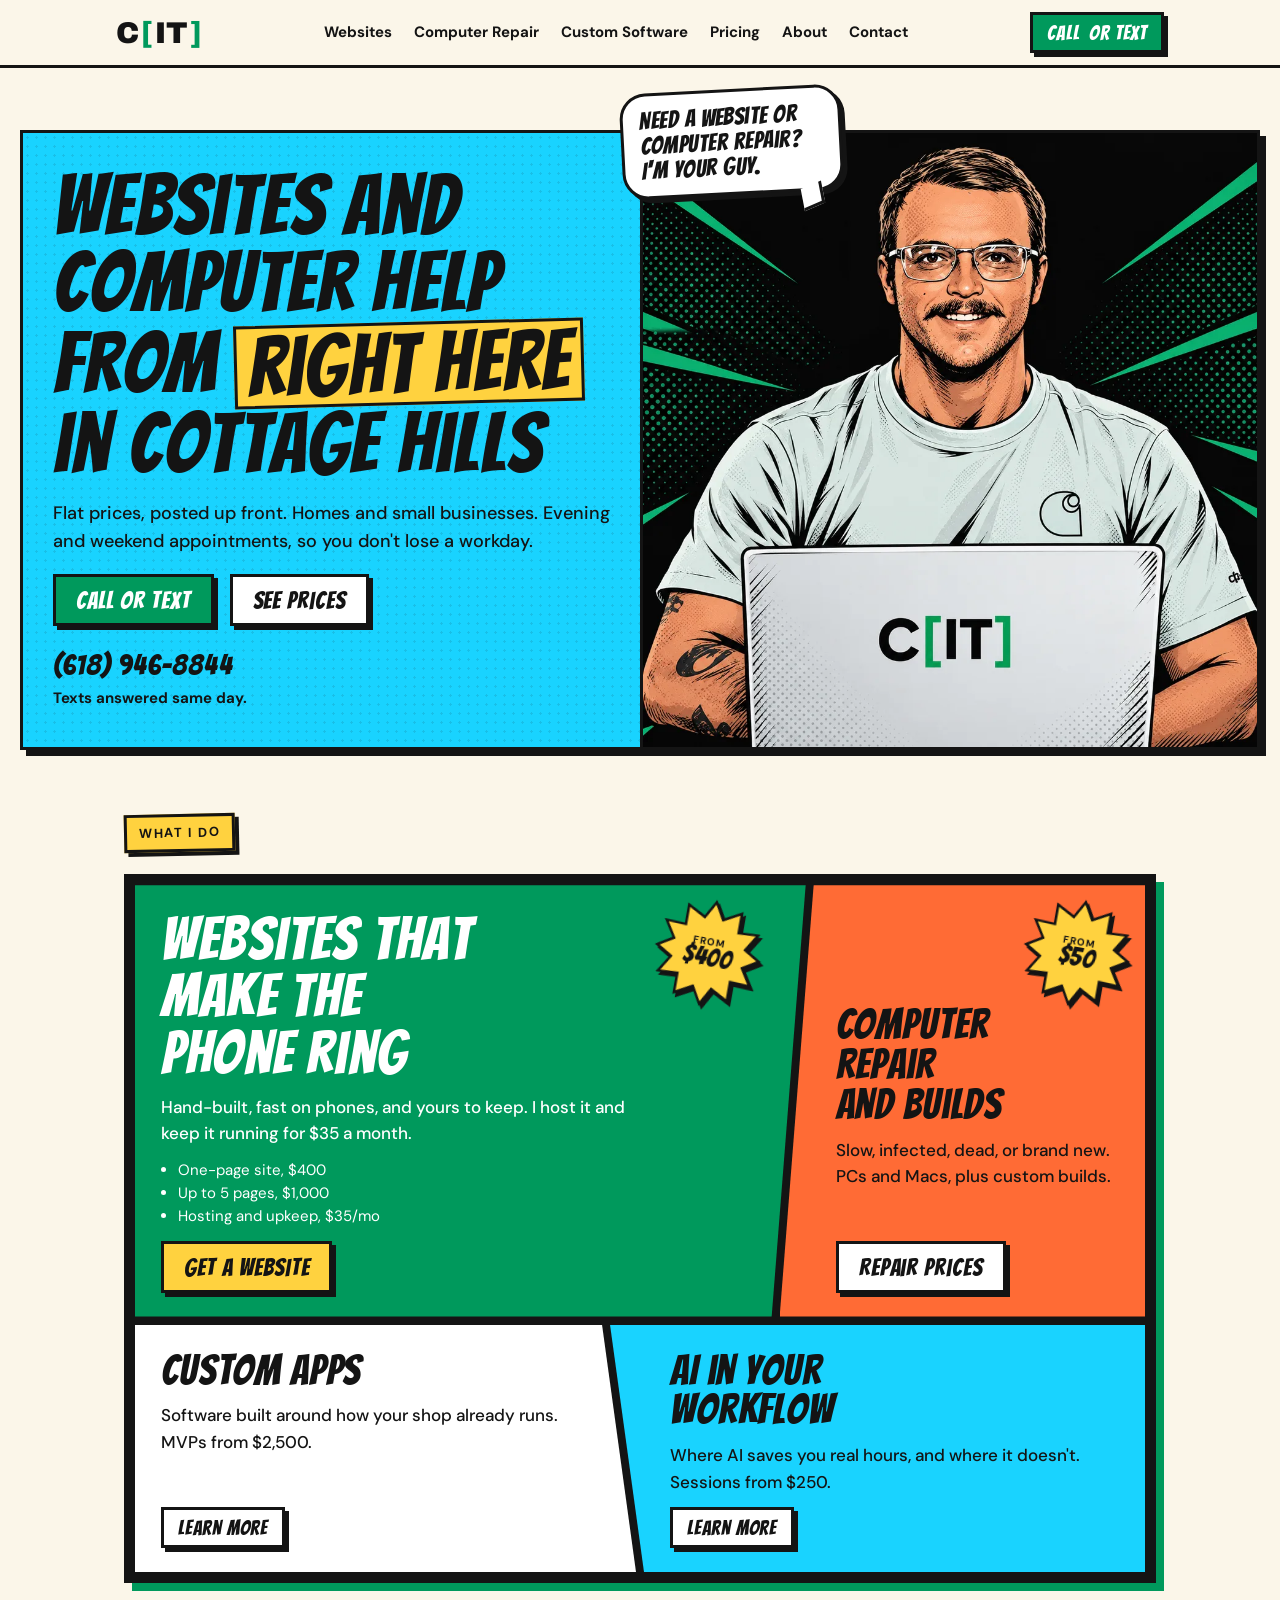
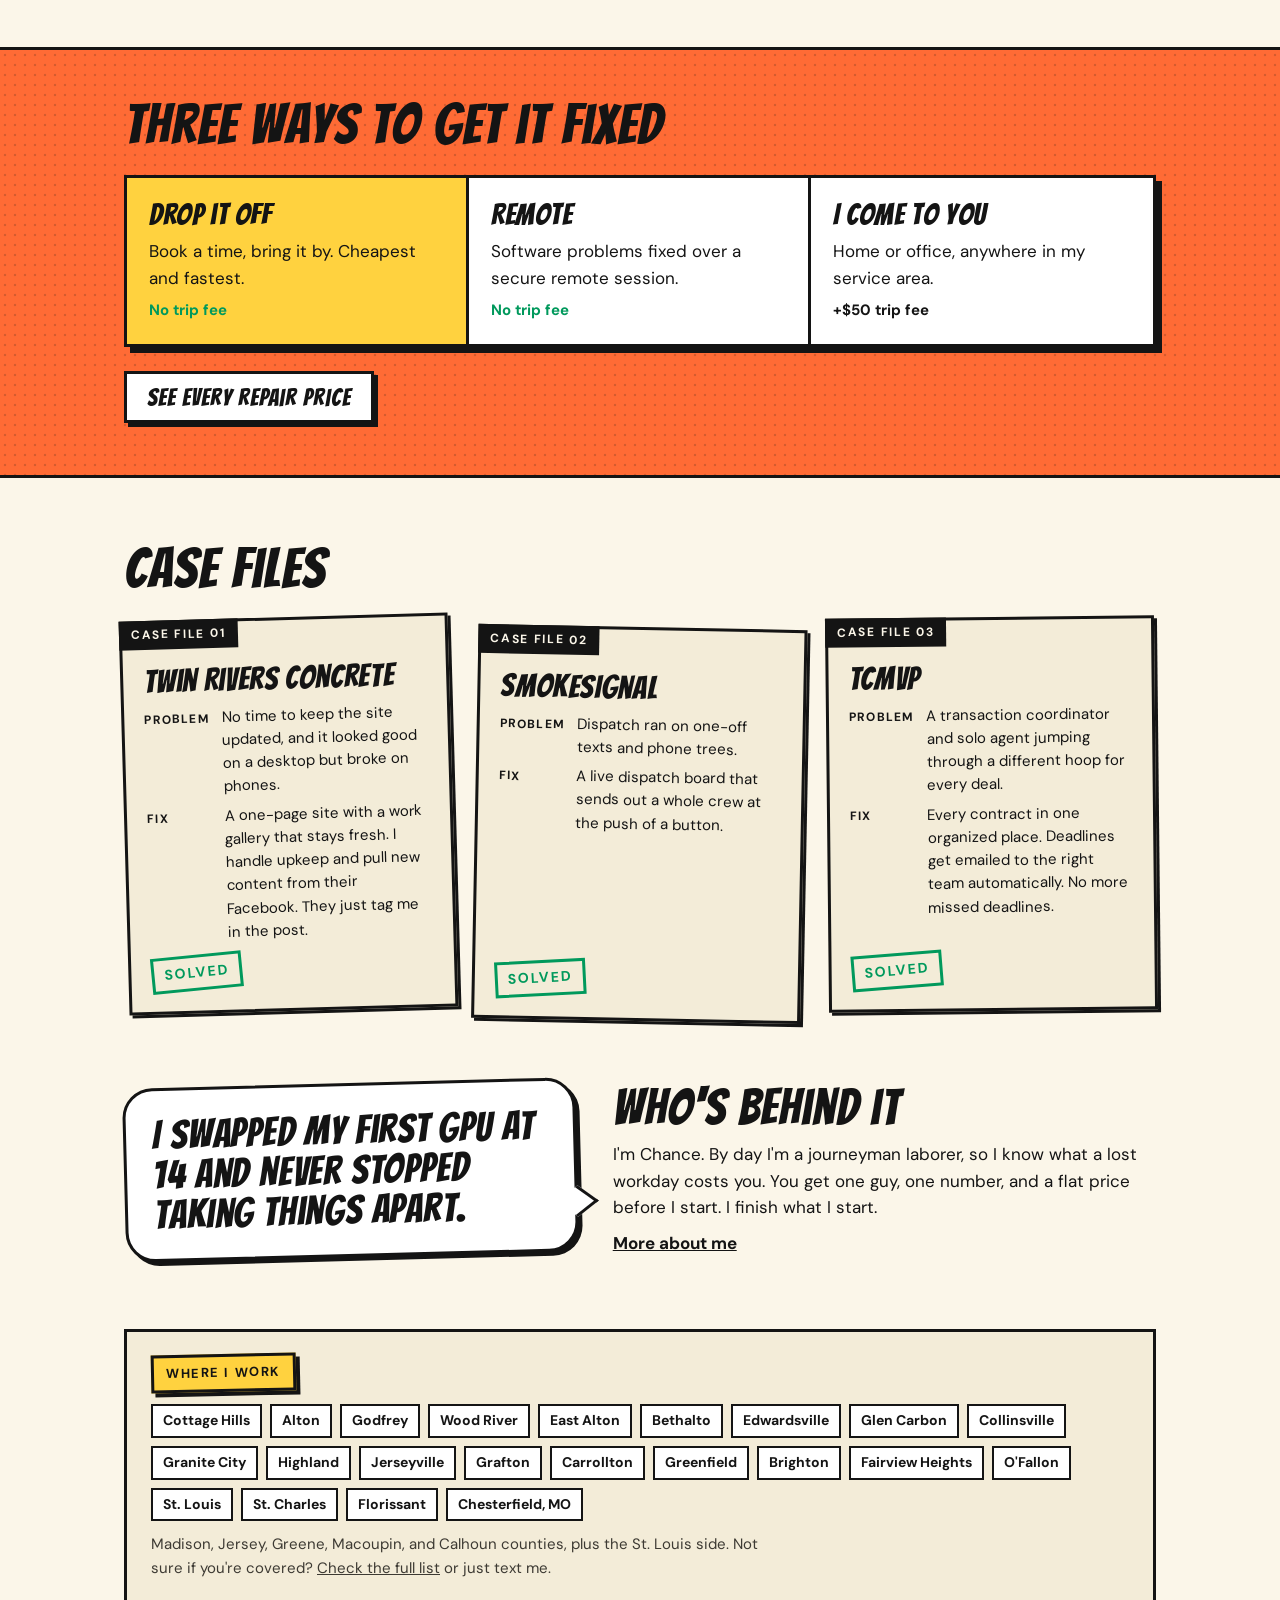
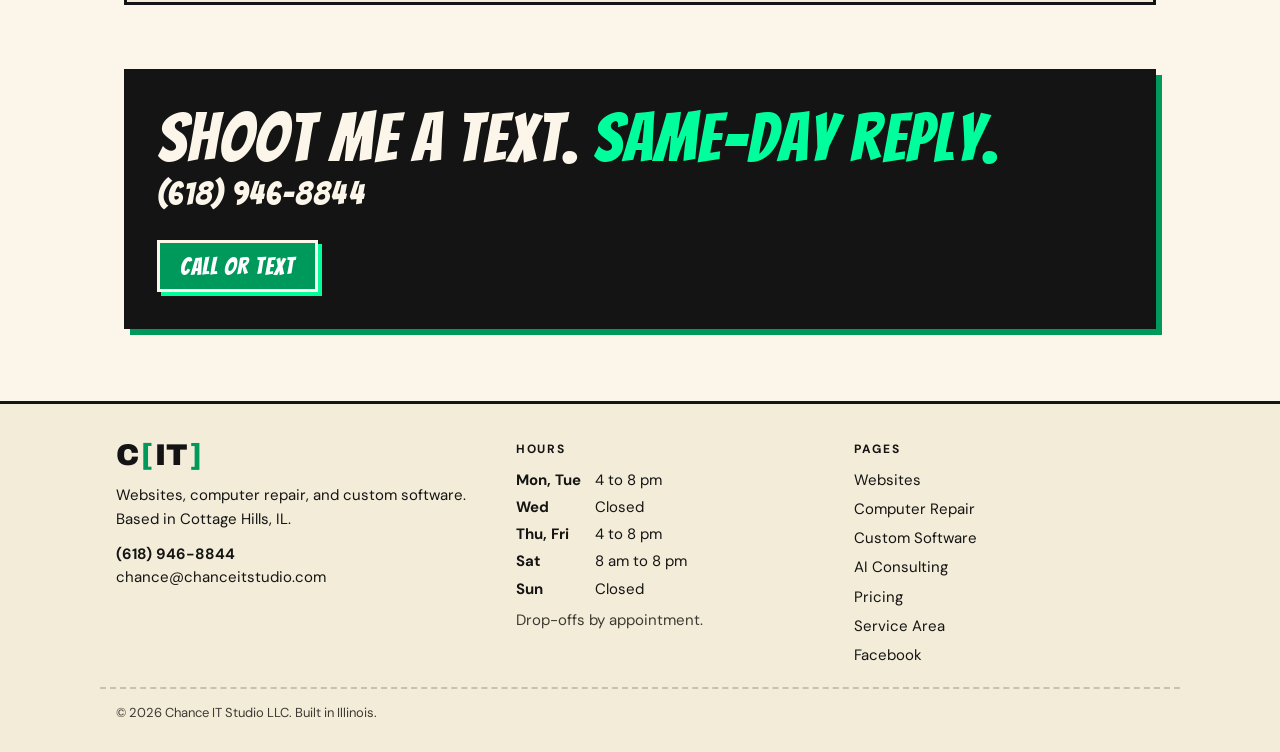
==== index.html @ 98358849 "feat: service area, about, contact, 404" ====
<!DOCTYPE html>
<html lang="en">
<head>
<meta charset="UTF-8">
<meta name="viewport" content="width=device-width, initial-scale=1.0, viewport-fit=cover">
<title>Computer Repair and Websites in Cottage Hills, IL | Chance IT Studio</title>
<meta name="description" content="Local computer repair, custom PC builds, and small business websites in Cottage Hills, IL. Flat prices posted up front. Drop-off, remote, or on-site across the Riverbend and Metro East.">
<link rel="canonical" href="https://chanceitstudio.com/">
<meta name="theme-color" content="#fbf6e9">

<meta property="og:type" content="website">
<meta property="og:site_name" content="Chance IT Studio">
<meta property="og:title" content="Computer Repair and Websites in Cottage Hills, IL">
<meta property="og:description" content="Flat prices, posted up front. Drop-off, remote, or on-site. Homes and small businesses.">
<meta property="og:url" content="https://chanceitstudio.com/">
<meta property="og:image" content="https://chanceitstudio.com/img/og-banner.png">
<meta name="twitter:card" content="summary_large_image">

<link rel="icon" type="image/png" sizes="32x32" href="img/favicon-32.png">
<link rel="icon" type="image/png" sizes="512x512" href="img/favicon.png">
<link rel="apple-touch-icon" sizes="180x180" href="img/apple-touch-icon.png">

<link rel="preconnect" href="https://fonts.googleapis.com">
<link rel="preconnect" href="https://fonts.gstatic.com" crossorigin>
<link rel="stylesheet" href="https://fonts.googleapis.com/css2?family=Bangers&family=Archivo:wght@900&family=DM+Sans:wght@400;500;700&display=swap">
<link rel="preload" as="image" href="img/hero.webp" type="image/webp">
<link rel="stylesheet" href="css/styles.css">
</head>
<body>
<a class="skip" href="#main">Skip to content</a>

<header class="site-head">
  <div class="bar">
    <a class="logo" href="./" aria-label="Chance IT Studio home">C<b>[</b>IT<b>]</b></a>
    <nav class="site-nav" id="site-nav" aria-label="Main">
      <a href="websites/">Websites</a>
      <a href="computer-repair/">Computer Repair</a>
      <a href="custom-software/">Custom Software</a>
      <a href="pricing/">Pricing</a>
      <a href="about/">About</a>
      <a href="contact/">Contact</a>
    </nav>
    <div class="head-actions">
      <a class="btn sm" href="tel:+16189468844">Call <span class="long">or text</span></a>
      <button class="menu-btn" type="button" aria-controls="site-nav" aria-expanded="false" aria-label="Menu"><span></span><span></span><span></span></button>
    </div>
  </div>
</header>

<main id="main" class="wrap">

  <!-- HERO -->
  <section class="hero" aria-label="Introduction">
    <div class="copy dots-lite">
      <h1>Websites and computer help from <em>right here</em> in Cottage Hills</h1>
      <p>Flat prices, posted up front. Homes and small businesses. Evening and weekend appointments, so you don't lose a workday.</p>
      <div class="row">
        <a class="btn" href="tel:+16189468844">Call or text</a>
        <a class="btn alt" href="pricing/">See prices</a>
      </div>
      <div class="phone-line"><a href="sms:+16189468844">(618) 946-8844</a><br>Texts answered same day.</div>
    </div>
    <div class="art">
      <div class="bubble" aria-hidden="true">Need a website or computer repair? I'm your guy.</div>
      <picture>
        <source srcset="img/hero.webp" type="image/webp">
        <img src="img/hero.jpg" alt="Comic illustration of Chance Crump at a laptop with the C[IT] logo" width="1000" height="1000" fetchpriority="high">
      </picture>
    </div>
  </section>

  <!-- SERVICES: comic page -->
  <section class="sec" aria-labelledby="svc-title">
    <span class="caption" id="svc-title">What I do</span>
    <div class="comic">
      <article class="svc web dots-lite">
        <div class="burst"><span><small>from</small>$400</span></div>
        <h3>Websites that make the phone ring</h3>
        <p>Hand-built, fast on phones, and yours to keep. I host it and keep it running for $35 a month.</p>
        <ul><li>One-page site, $400</li><li>Up to 5 pages, $1,000</li><li>Hosting and upkeep, $35/mo</li></ul>
        <a class="btn yellow" href="websites/">Get a website</a>
      </article>
      <article class="svc fix dots-lite">
        <div class="burst"><span><small>from</small>$50</span></div>
        <h3>Computer repair and builds</h3>
        <p>Slow, infected, dead, or brand new. PCs and Macs, plus custom builds.</p>
        <a class="btn alt" href="computer-repair/">Repair prices</a>
      </article>
      <article class="svc code">
        <h3>Custom apps</h3>
        <p>Software built around how your shop already runs. MVPs from $2,500.</p>
        <a class="btn alt sm" href="custom-software/">Learn more</a>
      </article>
      <article class="svc ai dots-lite">
        <h3>AI in your workflow</h3>
        <p>Where AI saves you real hours, and where it doesn't. Sessions from $250.</p>
        <a class="btn alt sm" href="ai-consulting/">Learn more</a>
      </article>
    </div>
  </section>

  <!-- REPAIR WAYS: full-bleed band -->
  <section class="band orange dots" aria-labelledby="ways-title">
    <div class="band-in">
      <h2 class="sec-title" id="ways-title">Three ways to get it fixed</h2>
      <div class="ways">
        <div class="way drop"><h4>Drop it off</h4><p>Book a time, bring it by. Cheapest and fastest.</p><span class="fee free">No trip fee</span></div>
        <div class="way"><h4>Remote</h4><p>Software problems fixed over a secure remote session.</p><span class="fee free">No trip fee</span></div>
        <div class="way"><h4>I come to you</h4><p>Home or office, anywhere in my service area.</p><span class="fee">+$50 trip fee</span></div>
      </div>
      <a class="btn alt" href="computer-repair/">See every repair price</a>
    </div>
  </section>

  <!-- CASE FILES -->
  <section class="sec" aria-labelledby="cases-title">
    <h2 class="sec-title" id="cases-title">Case files</h2>
    <div class="cases">
      <article class="case"><span class="tab">Case file 01</span><div class="in">
        <h4>Twin Rivers Concrete</h4>
        <dl><dt>Problem</dt><dd>No time to keep the site updated, and it looked good on a desktop but broke on phones.</dd><dt>Fix</dt><dd>A one-page site with a work gallery that stays fresh. I handle upkeep and pull new content from their Facebook. They just tag me in the post.</dd></dl>
        <span class="stamp">Solved</span></div></article>
      <article class="case"><span class="tab">Case file 02</span><div class="in">
        <h4>SmokeSignal</h4>
        <dl><dt>Problem</dt><dd>Dispatch ran on one-off texts and phone trees.</dd><dt>Fix</dt><dd>A live dispatch board that sends out a whole crew at the push of a button.</dd></dl>
        <span class="stamp">Solved</span></div></article>
      <article class="case"><span class="tab">Case file 03</span><div class="in">
        <h4>TCMVP</h4>
        <dl><dt>Problem</dt><dd>A transaction coordinator and solo agent jumping through a different hoop for every deal.</dd><dt>Fix</dt><dd>Every contract in one organized place. Deadlines get emailed to the right team automatically. No more missed deadlines.</dd></dl>
        <span class="stamp">Solved</span></div></article>
    </div>
  </section>

  <!-- ABOUT TEASER -->
  <section class="about" aria-labelledby="about-title">
    <blockquote class="say">I swapped my first GPU at 14 and never stopped taking things apart.</blockquote>
    <div>
      <h2 id="about-title">Who's behind it</h2>
      <p>I'm Chance. By day I'm a journeyman laborer, so I know what a lost workday costs you. You get one guy, one number, and a flat price before I start. I finish what I start.</p>
      <p><a href="about/">More about me</a></p>
    </div>
  </section>

  <!-- SERVICE AREA -->
  <section class="area" aria-labelledby="area-title">
    <span class="caption" id="area-title">Where I work</span>
    <ul>
      <li>Cottage Hills</li><li>Alton</li><li>Godfrey</li><li>Wood River</li><li>East Alton</li><li>Bethalto</li><li>Edwardsville</li><li>Glen Carbon</li><li>Collinsville</li><li>Granite City</li><li>Highland</li><li>Jerseyville</li><li>Grafton</li><li>Carrollton</li><li>Greenfield</li><li>Brighton</li><li>Fairview Heights</li><li>O'Fallon</li><li>St. Louis</li><li>St. Charles</li><li>Florissant</li><li>Chesterfield, MO</li>
    </ul>
    <p class="note">Madison, Jersey, Greene, Macoupin, and Calhoun counties, plus the St. Louis side. Not sure if you're covered? <a href="service-area/">Check the full list</a> or just text me.</p>
  </section>

  <!-- CTA -->
  <section class="cta" aria-labelledby="cta-title">
    <div>
      <h2 id="cta-title">Shoot me a text. <b>Same-day reply.</b></h2>
      <a class="num" href="sms:+16189468844">(618) 946-8844</a>
    </div>
    <a class="btn" href="tel:+16189468844">Call or text</a>
  </section>
</main>

<footer class="site-foot">
  <div class="cols">
    <div>
      <a class="logo" href="./" aria-label="Chance IT Studio home">C<b>[</b>IT<b>]</b></a>
      <p style="margin-top:12px">Websites, computer repair, and custom software.<br>Based in Cottage Hills, IL.</p>
      <p style="margin-top:12px"><a href="tel:+16189468844"><b>(618) 946-8844</b></a><br><a href="mailto:chance@chanceitstudio.com">chance@chanceitstudio.com</a></p>
    </div>
    <div>
      <h4>Hours</h4>
      <dl class="hours">
        <dt>Mon, Tue</dt><dd>4 to 8 pm</dd>
        <dt>Wed</dt><dd>Closed</dd>
        <dt>Thu, Fri</dt><dd>4 to 8 pm</dd>
        <dt>Sat</dt><dd>8 am to 8 pm</dd>
        <dt>Sun</dt><dd>Closed</dd>
      </dl>
      <p class="note" style="margin-top:8px">Drop-offs by appointment.</p>
    </div>
    <div>
      <h4>Pages</h4>
      <ul>
        <li><a href="websites/">Websites</a></li>
        <li><a href="computer-repair/">Computer Repair</a></li>
        <li><a href="custom-software/">Custom Software</a></li>
        <li><a href="ai-consulting/">AI Consulting</a></li>
        <li><a href="pricing/">Pricing</a></li>
        <li><a href="service-area/">Service Area</a></li>
        <li><a href="https://www.facebook.com/ChanceITstudio/" rel="noopener">Facebook</a></li>
      </ul>
    </div>
  </div>
  <div class="legal">&copy; <span id="year">2026</span> Chance IT Studio LLC. Built in Illinois.</div>
</footer>

<script src="js/main.js" defer></script>
</body>
</html>
---- css/styles.css ----
/* =========================================================
   Chance IT Studio  |  styles.css
   Pop art / comic look on newsprint. Vanilla CSS, no build.
   ========================================================= */

/* ---------- Tokens ---------- */
:root{
  --paper:#fbf6e9;
  --paper2:#f3ecd8;
  --ink:#141414;
  --ink2:#3d3a33;
  --green:#00995c;
  --green-hi:#00ff9c;
  --orange:#ff6b35;
  --cyan:#19d3ff;
  --yellow:#ffd23f;

  --line:3px solid var(--ink);
  --pop:6px 6px 0 var(--ink);
  --pop-sm:4px 4px 0 var(--ink);

  --display:'Bangers','Impact','Arial Black',sans-serif;
  --body:'DM Sans',system-ui,-apple-system,'Segoe UI',sans-serif;
  --logo:'Archivo','Arial Black',sans-serif;

  --maxw:1080px;
}

/* ---------- Base ---------- */
*,*::before,*::after{box-sizing:border-box}
html{-webkit-text-size-adjust:100%;scroll-behavior:smooth}
body{margin:0;overflow-x:clip;background:var(--paper);color:var(--ink);font-family:var(--body);font-size:17px;line-height:1.55}
img{max-width:100%;height:auto;display:block}
h1,h2,h3,h4{margin:0;font-weight:400;text-wrap:balance}
p{margin:0;max-width:62ch}
a{color:inherit}
a:focus-visible,button:focus-visible,input:focus-visible,textarea:focus-visible{outline:3px solid var(--cyan);outline-offset:3px}
.skip{position:absolute;left:-999px;top:8px;background:var(--yellow);border:var(--line);padding:8px 12px;z-index:50;font-weight:700}
.skip:focus{left:16px}
.wrap{max-width:var(--maxw);margin:0 auto;padding-inline:16px;display:flex;flex-direction:column;gap:64px}
main.wrap{padding-block:28px 72px}
@media (min-width:700px){.wrap{padding-inline:24px}}

/* halftone textures */
.dots{background-image:radial-gradient(rgba(20,20,20,.18) 1.4px,transparent 1.6px);background-size:10px 10px}
.dots-lite{background-image:radial-gradient(rgba(20,20,20,.10) 1.2px,transparent 1.4px);background-size:9px 9px}

/* ---------- Logo ---------- */
.logo{font-family:var(--logo);font-weight:900;font-size:30px;letter-spacing:-.01em;line-height:1;display:inline-flex;align-items:center;gap:.08em;color:var(--ink);text-decoration:none}
.logo b{color:var(--green);font-weight:900}

/* ---------- Header ---------- */
.site-head{position:sticky;top:0;z-index:20;background:var(--paper);border-bottom:var(--line)}
.site-head .bar{max-width:var(--maxw);margin:0 auto;padding:12px 16px;display:flex;align-items:center;justify-content:space-between;gap:16px}
.site-nav{display:flex;gap:22px;font-weight:700;font-size:15px}
.site-nav a{text-decoration:none}
.site-nav a:hover,.site-nav a[aria-current="page"]{text-decoration:underline;text-decoration-thickness:3px;text-decoration-color:var(--green);text-underline-offset:5px}
.head-actions{display:flex;align-items:center;gap:10px}
.menu-btn{display:none;background:#fff;border:var(--line);box-shadow:var(--pop-sm);width:46px;height:42px;cursor:pointer;padding:0}
.menu-btn span{display:block;width:22px;height:3px;background:var(--ink);margin:4px auto}
@media (max-width:900px){
  .menu-btn{display:block}
  .site-nav{display:none;position:absolute;left:0;right:0;top:100%;background:var(--paper);border-bottom:var(--line);flex-direction:column;gap:0;padding:8px 16px 16px}
  .site-nav a{padding:12px 0;border-bottom:2px dashed rgba(20,20,20,.2);font-size:18px}
  .site-head.open .site-nav{display:flex}
}
@media (max-width:420px){.head-actions .btn span.long{display:none}}

/* ---------- Buttons ---------- */
.btn{font-family:var(--display);font-size:24px;letter-spacing:.04em;line-height:1;padding:12px 20px 10px;border:var(--line);box-shadow:var(--pop-sm);background:var(--green);color:#fff;text-decoration:none;display:inline-flex;align-items:center;gap:10px;cursor:pointer;transition:transform .08s,box-shadow .08s}
.btn:hover{transform:translate(-2px,-2px);box-shadow:6px 6px 0 var(--ink)}
.btn:active{transform:translate(3px,3px);box-shadow:1px 1px 0 var(--ink)}
.btn.alt{background:#fff;color:var(--ink)}
.btn.yellow{background:var(--yellow);color:var(--ink)}
.btn.sm{font-size:20px;padding:8px 14px 7px}
.row{display:flex;flex-wrap:wrap;gap:16px;align-items:center}

/* ---------- Section labels ---------- */
.sec{display:flex;flex-direction:column;gap:22px}
.caption{display:inline-block;align-self:flex-start;background:var(--yellow);color:var(--ink);border:var(--line);box-shadow:var(--pop-sm);padding:6px 12px;font-weight:700;font-size:13px;letter-spacing:.12em;text-transform:uppercase;transform:rotate(-1.2deg)}
.sec-title{font-family:var(--display);font-size:clamp(36px,5vw,56px);line-height:.95;letter-spacing:.02em}
.note{font-size:15px;color:var(--ink2)}

/* ---------- Speech bubble ---------- */
.bubble{position:absolute;z-index:3;background:#fff;border:var(--line);border-radius:26px;padding:12px 16px;font-family:var(--display);font-size:24px;line-height:1.05;letter-spacing:.02em;box-shadow:var(--pop-sm)}
.bubble::after{content:'';position:absolute;right:18px;bottom:-19px;width:22px;height:22px;background:#fff;border-right:var(--line);border-bottom:var(--line);transform:rotate(-20deg) skewX(-12deg)}

/* ---------- Hero ---------- */
/* Breaks out wider than the text column so the art gets room */
.hero{position:relative;margin-top:34px;width:min(1240px,calc(100vw - 32px));margin-inline:calc(50% - min(620px,50vw - 16px));border:var(--line);box-shadow:var(--pop);background:var(--cyan);display:grid;grid-template-columns:minmax(0,1fr) minmax(0,1fr)}
.hero .copy{padding:34px 30px;display:flex;flex-direction:column;gap:18px}
.hero h1{font-family:var(--display);font-size:clamp(44px,7vw,84px);line-height:.92;letter-spacing:.015em}
.hero h1 em{font-style:normal;background:var(--yellow);padding:0 .12em;border:var(--line);display:inline-block;transform:rotate(-1.5deg)}
.hero p{font-size:18px;font-weight:500}
.hero .art{position:relative;border-left:var(--line);background:var(--ink);display:flex;align-items:flex-end}
.hero .art picture{width:100%}
.hero .art img{width:100%;height:auto}
.hero .art .bubble{left:-22px;top:-44px;max-width:36%;font-size:clamp(18px,2.1vw,24px);transform:rotate(-3deg)}
.phone-line{font-weight:700;font-size:15px}
.phone-line a{font-family:var(--display);font-size:28px;letter-spacing:.04em;font-weight:400;text-decoration:none}
@media (max-width:760px){
  .hero{grid-template-columns:1fr}
  .hero .art{border-left:0;border-top:var(--line)}
  .hero .art .bubble{left:10px;top:-30px;max-width:52%}
}

/* ---------- Page header (inner pages) ---------- */
.pagehead{position:relative;margin-top:22px;border:var(--line);box-shadow:var(--pop);padding:36px 30px 32px;display:flex;flex-direction:column;gap:14px}
.pagehead.green{background:var(--green);color:#fff}
.pagehead.orange{background:var(--orange)}
.pagehead.cyan{background:var(--cyan)}
.pagehead.white{background:#fff}
.pagehead h1{font-family:var(--display);font-size:clamp(46px,7.5vw,88px);line-height:.92;letter-spacing:.015em;max-width:14ch}
.pagehead p{font-size:18px;font-weight:500}
.pagehead .burst{top:-26px;right:18px;width:124px;height:124px;font-size:30px}

/* ---------- Starburst price ---------- */
.burst{position:absolute;top:-22px;right:-14px;width:108px;height:108px;display:flex;align-items:center;justify-content:center;text-align:center;font-family:var(--display);font-size:26px;line-height:.9;letter-spacing:.02em;color:var(--ink);transform:rotate(10deg);z-index:2;filter:drop-shadow(3px 3px 0 var(--ink))}
.burst::before,.burst::after{content:'';position:absolute;clip-path:polygon(50% 0%,59% 16%,76% 7%,76% 26%,95% 25%,85% 41%,100% 50%,85% 59%,95% 75%,76% 74%,76% 93%,59% 84%,50% 100%,41% 84%,24% 93%,24% 74%,5% 75%,15% 59%,0% 50%,15% 41%,5% 25%,24% 26%,24% 7%,41% 16%)}
.burst::before{inset:0;background:var(--ink)}
.burst::after{inset:5px;background:var(--yellow)}
.burst span{position:relative;z-index:1}
.burst small{display:block;font-family:var(--body);font-weight:700;font-size:10px;letter-spacing:.1em;text-transform:uppercase}
@media (max-width:520px){.burst,.pagehead .burst{width:92px;height:92px;font-size:22px;right:8px}}

/* ---------- Service panels: comic page ---------- */
/* Ink page shows through the gaps as gutters; clip-path makes the diagonal ones */
.comic{--g:8px;--slant:34px;display:grid;grid-template-columns:repeat(6,minmax(0,1fr));gap:var(--g);background:var(--ink);padding:var(--g);border:var(--line);box-shadow:8px 8px 0 var(--green)}
.svc{position:relative;padding:26px 26px 24px;display:flex;flex-direction:column;gap:12px}
.svc h3{font-family:var(--display);font-size:clamp(30px,3.6vw,42px);line-height:.95;letter-spacing:.02em;max-width:13ch}
.svc p{font-weight:500}
.svc ul{margin:0;padding-left:1.1em;font-size:15px}
.svc .btn{align-self:flex-start;margin-top:auto}
.svc .burst{top:14px;right:calc(var(--slant) + 10px);transform:rotate(10deg)}
.svc.web{grid-column:span 4;background:var(--green);color:#fff;padding-right:170px;clip-path:polygon(0 0,100% 0,calc(100% - var(--slant)) 100%,0 100%)}
.svc.web h3{font-size:clamp(40px,5vw,60px)}
.svc.fix{grid-column:span 2;background:var(--orange);margin-left:calc(-1 * var(--slant));padding-left:calc(var(--slant) + 22px);padding-top:120px;clip-path:polygon(var(--slant) 0,100% 0,100% 100%,0 100%)}
.svc.fix .burst{right:14px}
.svc.code{grid-column:span 3;background:#fff;padding-right:calc(var(--slant) + 20px);clip-path:polygon(0 0,calc(100% - var(--slant)) 0,100% 100%,0 100%)}
.svc.ai{grid-column:span 3;background:var(--cyan);margin-left:calc(-1 * var(--slant));padding-left:calc(var(--slant) + 26px);clip-path:polygon(0 0,100% 0,100% 100%,var(--slant) 100%)}
@media (max-width:860px){
  .comic{grid-template-columns:1fr}
  .svc.web,.svc.fix,.svc.code,.svc.ai{grid-column:auto;margin-left:0;clip-path:none;padding:24px 22px}
  .svc.web{padding-right:130px}
  .svc .burst,.svc.fix .burst{right:12px}
}
@media (max-width:520px){.svc.web{padding-right:22px;padding-top:110px}}

/* ---------- Full-bleed band ---------- */
.band{margin-inline:calc(50% - 50vw);border-block:var(--line)}
.band.orange{background-color:var(--orange)}
.band-in{max-width:var(--maxw);margin:0 auto;padding:48px 16px 52px;display:flex;flex-direction:column;gap:24px}
.band-in>.btn{align-self:flex-start}
@media (min-width:700px){.band-in{padding-inline:24px}}

/* ---------- Repair: three ways ---------- */
.ways{display:grid;grid-template-columns:repeat(3,1fr);border:var(--line);box-shadow:var(--pop);background:#fff}
.way{padding:22px;display:flex;flex-direction:column;gap:8px;border-right:var(--line)}
.way:last-child{border-right:0}
.way h4{font-family:var(--display);font-size:30px;letter-spacing:.02em;line-height:1}
.way .fee{font-weight:700;font-size:15px}
.way .fee.free{color:var(--green)}
.way.drop{background:var(--yellow)}
@media (max-width:760px){.ways{grid-template-columns:1fr}.way{border-right:0;border-bottom:var(--line)}.way:last-child{border-bottom:0}}

/* ---------- Case files ---------- */
.cases{display:grid;grid-template-columns:repeat(3,1fr);gap:22px}
@media (max-width:860px){.cases{grid-template-columns:1fr}}
.case{background:var(--paper2);border:var(--line);box-shadow:3px 3px 0 var(--ink);display:flex;flex-direction:column;transition:transform .15s}
.case:nth-child(1){transform:rotate(-1.6deg)}
.case:nth-child(2){transform:rotate(1.1deg) translateY(10px)}
.case:nth-child(3){transform:rotate(-.6deg)}
.case:hover{transform:rotate(0) translateY(-4px)}
.case .tab{align-self:flex-start;margin:-3px 0 0 -3px;background:var(--ink);color:var(--paper);font-weight:700;font-size:12px;letter-spacing:.14em;text-transform:uppercase;padding:5px 12px}
.case .in{padding:16px 20px 20px;display:flex;flex-direction:column;gap:10px;flex:1}
.case h4{font-family:var(--display);font-size:32px;letter-spacing:.02em;line-height:1}
.case dl{margin:0;display:grid;grid-template-columns:auto 1fr;gap:6px 12px;font-size:15px}
.case dt{font-weight:700;text-transform:uppercase;font-size:12px;letter-spacing:.1em;padding-top:3px}
.case dd{margin:0}
.stamp{align-self:flex-start;margin-top:auto;border:3px solid var(--green);color:var(--green);font-weight:700;font-size:14px;letter-spacing:.14em;text-transform:uppercase;padding:4px 10px;transform:rotate(-4deg)}

/* ---------- Generic panels ---------- */
.split{display:grid;grid-template-columns:1fr 1fr;gap:22px;align-items:start}
@media (max-width:860px){.split{grid-template-columns:1fr}}
.panel{border:var(--line);box-shadow:var(--pop-sm);padding:24px;display:flex;flex-direction:column;gap:12px;background:#fff}
.panel.cyan{background:var(--cyan)}
.panel.yellow{background:var(--yellow)}
.panel h3{font-family:var(--display);font-size:36px;line-height:.95;letter-spacing:.02em}
.panel .price{font-family:var(--display);font-size:44px;line-height:.9}
.panel .price small{font-family:var(--body);font-size:15px;font-weight:700}
.panel ul{margin:0;padding-left:1.1em;font-size:15px;display:flex;flex-direction:column;gap:4px}
.panel .btn{align-self:flex-start}
.checks{list-style:none;margin:0;padding:0 !important;display:flex;flex-direction:column;gap:10px}
.checks li{display:flex;gap:10px;align-items:baseline;font-weight:500;font-size:16px}
.checks li::before{content:'';flex:0 0 14px;height:14px;background:var(--green);border:2px solid var(--ink);transform:translateY(1px)}

/* ---------- Price tiers ---------- */
.tiers{display:grid;grid-template-columns:repeat(3,1fr);gap:22px}
@media (max-width:860px){.tiers{grid-template-columns:1fr}}
.tier{background:#fff;border:var(--line);box-shadow:var(--pop-sm);padding:22px;display:flex;flex-direction:column;gap:12px}
.tier.feat{background:var(--yellow);box-shadow:var(--pop)}
.tier h3{font-family:var(--display);font-size:32px;line-height:1;letter-spacing:.02em}
.tier .price{font-family:var(--display);font-size:56px;line-height:.9;letter-spacing:.02em}
.tier .price small{display:block;margin-top:6px;font-family:var(--body);font-size:14px;font-weight:700;letter-spacing:0}
.tier ul{margin:0;padding-left:1.1em;font-size:15px;display:flex;flex-direction:column;gap:4px}
.tier .btn{margin-top:auto;align-self:flex-start}

/* ---------- Steps (real sequences only) ---------- */
.steps{display:grid;grid-template-columns:repeat(4,1fr);border:var(--line);box-shadow:var(--pop);background:#fff;overflow:hidden}
@media (max-width:860px){.steps{grid-template-columns:1fr 1fr}}
@media (max-width:520px){.steps{grid-template-columns:1fr}}
.step{padding:20px;display:flex;flex-direction:column;gap:8px;border-right:var(--line);border-bottom:var(--line);margin:0 -3px -3px 0}
.step b{font-family:var(--display);font-size:40px;line-height:1;color:var(--green);font-weight:400}
.step h4{font-family:var(--display);font-size:26px;letter-spacing:.02em;line-height:1}
.step p{font-size:15px}

/* ---------- Price list table ---------- */
.pricelist{border:var(--line);box-shadow:var(--pop);background:#fff;overflow-x:auto}
.pricelist table{width:100%;border-collapse:collapse;font-variant-numeric:tabular-nums}
.pricelist th,.pricelist td{padding:14px 18px;text-align:left;border-bottom:2px solid var(--ink)}
.pricelist thead th{background:var(--ink);color:var(--paper);font-size:12px;letter-spacing:.14em;text-transform:uppercase}
.pricelist td:last-child,.pricelist th:last-child{text-align:right;white-space:nowrap}
.pricelist td:last-child{font-family:var(--display);font-size:26px;letter-spacing:.03em}
.pricelist td small{display:block;color:var(--ink2);font-size:14px}
.pricelist tr:last-child td{border-bottom:0}
.pricelist tr.fee td{background:var(--yellow)}

/* ---------- About teaser ---------- */
.about{display:grid;grid-template-columns:minmax(0,1fr) minmax(0,1.2fr);gap:36px;align-items:center;padding-block:8px}
.say{position:relative;margin:0;background:#fff;border:var(--line);border-radius:30px;padding:24px 26px;font-family:var(--display);font-size:clamp(28px,3.4vw,40px);line-height:1;letter-spacing:.02em;box-shadow:var(--pop-sm);transform:rotate(-1.5deg)}
.say::after{content:'';position:absolute;right:-16px;bottom:34px;width:26px;height:26px;background:#fff;border-right:var(--line);border-top:var(--line);transform:rotate(45deg) skew(-8deg,-8deg)}
.about h2{font-family:var(--display);font-size:clamp(34px,4.5vw,50px);line-height:.95;letter-spacing:.02em;margin-bottom:10px}
.about p+p{margin-top:10px}
.about a{font-weight:700}
@media (max-width:700px){.about{grid-template-columns:1fr}.say::after{right:auto;left:40px;bottom:-16px;border-top:0;border-bottom:var(--line)}}

/* ---------- Service area strip ---------- */
.area{border:var(--line);background:var(--paper2);padding:22px 24px;display:flex;flex-direction:column;gap:12px}
.area ul{list-style:none;margin:0;padding:0;display:flex;flex-wrap:wrap;gap:8px}
.area li{background:#fff;border:2px solid var(--ink);padding:4px 10px;font-weight:700;font-size:14px}

/* ---------- Final CTA ---------- */
.cta{background:var(--ink);color:var(--paper);border:var(--line);box-shadow:6px 6px 0 var(--green);padding:34px 30px;display:flex;flex-wrap:wrap;gap:20px;align-items:center;justify-content:space-between}
.cta h2{font-family:var(--display);font-size:clamp(40px,6vw,68px);line-height:.95;letter-spacing:.02em}
.cta h2 b{color:var(--green-hi);font-weight:400}
.cta .num{font-family:var(--display);font-size:32px;letter-spacing:.04em;color:var(--paper);text-decoration:none}
.cta .btn{box-shadow:4px 4px 0 var(--green-hi);border-color:var(--paper)}

/* ---------- Footer ---------- */
.site-foot{border-top:var(--line);background:var(--paper2)}
.site-foot .cols{max-width:var(--maxw);margin:0 auto;padding:36px 16px 20px;display:grid;grid-template-columns:1.2fr 1fr 1fr;gap:28px;font-size:15px}
.site-foot h4{font-weight:700;font-size:12px;letter-spacing:.14em;text-transform:uppercase;margin-bottom:10px}
.site-foot ul{list-style:none;margin:0;padding:0;display:flex;flex-direction:column;gap:6px}
.site-foot a{text-decoration:none}
.site-foot a:hover{text-decoration:underline}
.hours{display:grid;grid-template-columns:auto 1fr;gap:4px 14px;margin:0;font-variant-numeric:tabular-nums}
.hours dt{font-weight:700}
.hours dd{margin:0}
.site-foot .legal{max-width:var(--maxw);margin:0 auto;padding:14px 16px 28px;font-size:13px;color:var(--ink2);border-top:2px dashed rgba(20,20,20,.2)}
@media (max-width:760px){.site-foot .cols{grid-template-columns:1fr}}


/* ---------- Sub-page pieces ---------- */
.band.cyan{background-color:var(--cyan)}
.band.ink{background:var(--ink);color:var(--paper)}
.band .panel{box-shadow:var(--pop)}
.band .price small{font-family:var(--body);font-size:15px;font-weight:700}
.fb-bubble{position:relative;align-self:flex-start;background:#fff;border:var(--line);border-radius:22px;padding:12px 18px;font-weight:700;margin-bottom:18px}
.fb-bubble::after{content:'';position:absolute;left:30px;bottom:-17px;width:20px;height:20px;background:#fff;border-right:var(--line);border-bottom:var(--line);transform:rotate(45deg) skewX(10deg)}
ol.steps{list-style:none;margin:0;padding:0}
.feature-case{display:grid;grid-template-columns:minmax(0,1.3fr) minmax(0,1fr);gap:40px;align-items:center}
.feature-case .case{transform:rotate(-1deg)}
.feature-case .say::after{right:auto;left:-16px;bottom:40px;border-right:0;border-top:var(--line);border-left:var(--line);transform:rotate(-45deg) skew(8deg,8deg)}
@media (max-width:760px){.feature-case{grid-template-columns:1fr}.feature-case .say::after{left:40px;bottom:auto;top:-16px;border-left:var(--line);border-top:var(--line);border-right:0;transform:rotate(45deg)}}
.band-in.build{flex-direction:row;align-items:center;justify-content:space-between;gap:32px}
.band-in.build>div:first-child{display:flex;flex-direction:column;gap:16px}
.band-in.build .btn{align-self:flex-start;box-shadow:4px 4px 0 var(--green-hi);border-color:var(--paper)}
.burst.big{position:relative;top:auto;right:auto;flex:0 0 auto;width:180px;height:180px;font-size:46px;filter:drop-shadow(5px 5px 0 var(--green-hi))}
.burst.big::before{background:var(--paper)}
.burst.big small{font-size:12px}
@media (max-width:600px){.band-in.build{flex-direction:column;align-items:flex-start}.burst.big{width:140px;height:140px;font-size:36px}}
.checks.cols2{display:grid;grid-template-columns:1fr 1fr;gap:12px 32px}
@media (max-width:600px){.checks.cols2{grid-template-columns:1fr}}

.pagehead.yellow-head{background:var(--yellow)}
.cases.two{grid-template-columns:repeat(2,1fr)}
@media (max-width:760px){.cases.two{grid-template-columns:1fr}}
/* ---------- Service area ---------- */
.areas{display:grid;grid-template-columns:repeat(3,minmax(0,1fr));gap:18px}
@media (max-width:860px){.areas{grid-template-columns:1fr 1fr}}
@media (max-width:520px){.areas{grid-template-columns:1fr}}
.area-card{background:#fff;border:var(--line);padding:18px 20px;display:flex;flex-direction:column;gap:6px}
.area-card:nth-child(3n+1){box-shadow:4px 4px 0 var(--green)}
.area-card:nth-child(3n+2){box-shadow:4px 4px 0 var(--orange)}
.area-card:nth-child(3n){box-shadow:4px 4px 0 var(--cyan)}
.area-card h3{font-family:var(--display);font-size:28px;letter-spacing:.02em;line-height:1}
.area-card p{font-size:15px}

/* ---------- About page ---------- */
.about-hero{display:grid;grid-template-columns:minmax(0,.9fr) minmax(0,1.1fr);gap:40px;align-items:center;margin-top:22px}
.about-art{border:var(--line);box-shadow:var(--pop);background:var(--ink);transform:rotate(-1.5deg)}
.about-copy{display:flex;flex-direction:column;gap:14px}
.about-copy h1{font-size:clamp(52px,7vw,84px)}
.case .in>p{font-size:15px}
.hours.big{font-size:18px;gap:8px 20px}
@media (max-width:760px){.about-hero{grid-template-columns:1fr}}

/* ---------- Contact ---------- */
.contact-grid{display:grid;grid-template-columns:minmax(0,1fr) minmax(0,1.2fr);gap:28px;align-items:start}
@media (max-width:860px){.contact-grid{grid-template-columns:1fr}}
.contact-card{box-shadow:var(--pop);gap:16px}
.big-num{font-family:var(--display);font-size:clamp(34px,3.6vw,48px);white-space:nowrap;letter-spacing:.03em;line-height:1;text-decoration:none}
.contact-form{box-shadow:var(--pop);gap:8px}
.contact-form label{font-weight:700;font-size:14px;letter-spacing:.06em;text-transform:uppercase;margin-top:8px}
.contact-form input,.contact-form select,.contact-form textarea{font:inherit;font-size:17px;padding:12px 14px;border:var(--line);background:var(--paper);color:var(--ink);border-radius:0;width:100%}
.contact-form textarea{resize:vertical}
.contact-form .btn{margin-top:14px;align-self:flex-start}
.contact-form .btn[disabled]{opacity:.6;cursor:wait}
.hp{position:absolute;left:-9999px;width:1px;height:1px;opacity:0}
.form-status{min-height:1.5em;font-weight:700}
.form-status.ok{color:var(--green)}
.form-status.err{color:#b3261e}

/* ---------- 404 ---------- */
.pagehead.nf .burst span{font-size:34px}

@media (prefers-reduced-motion:reduce){html{scroll-behavior:auto}.btn,.case{transition:none}}
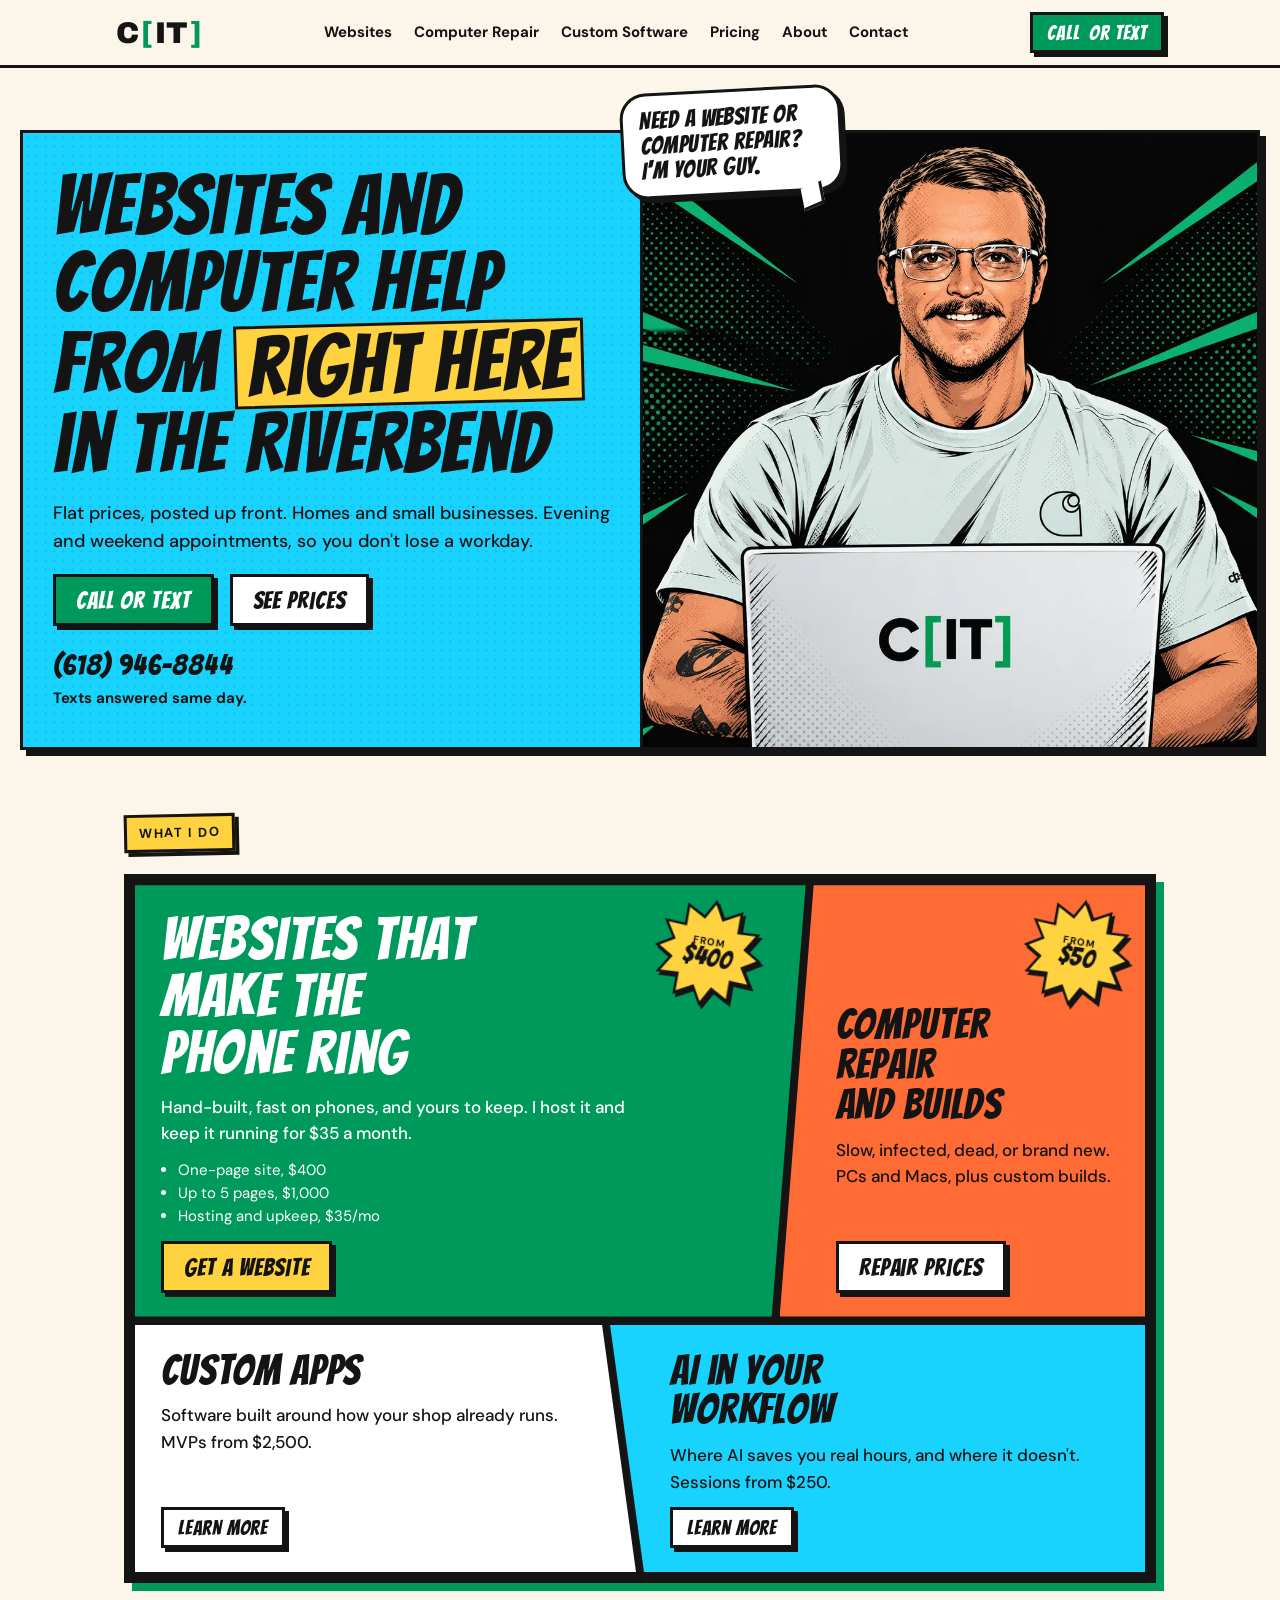
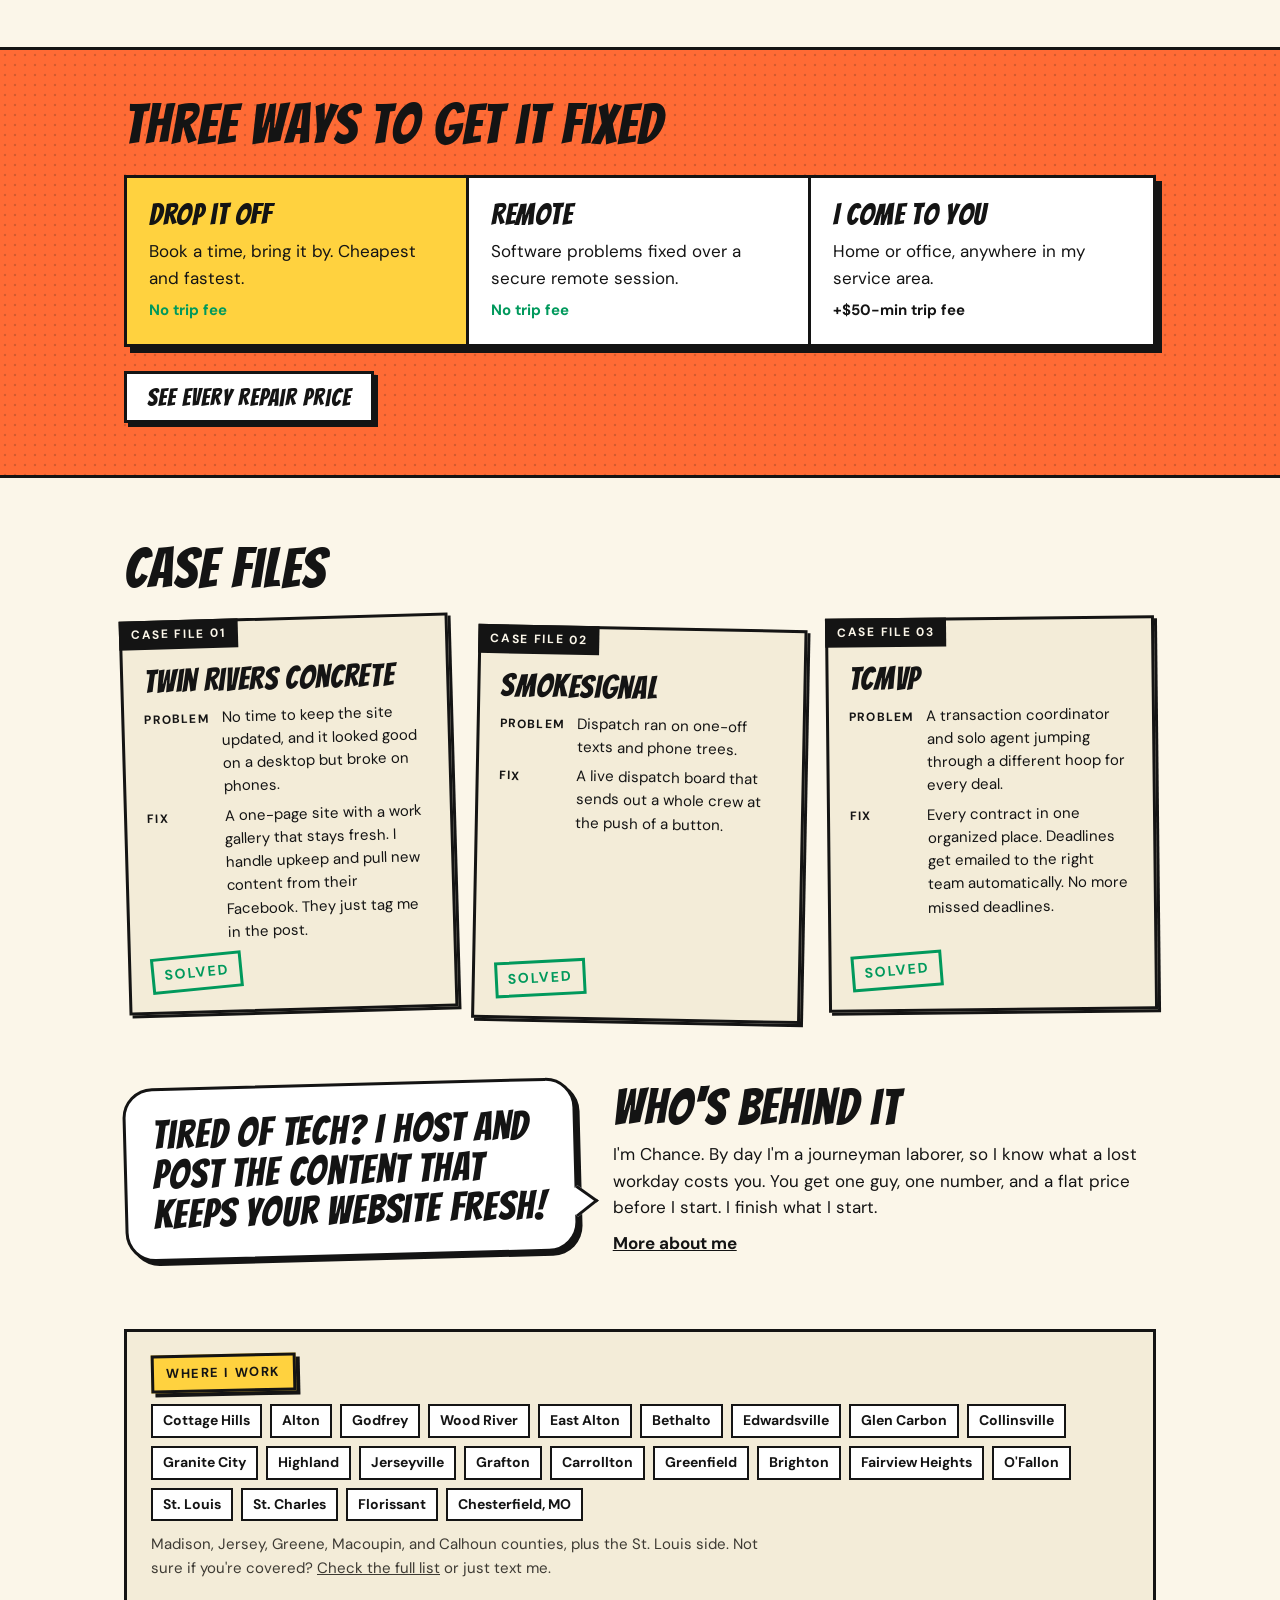
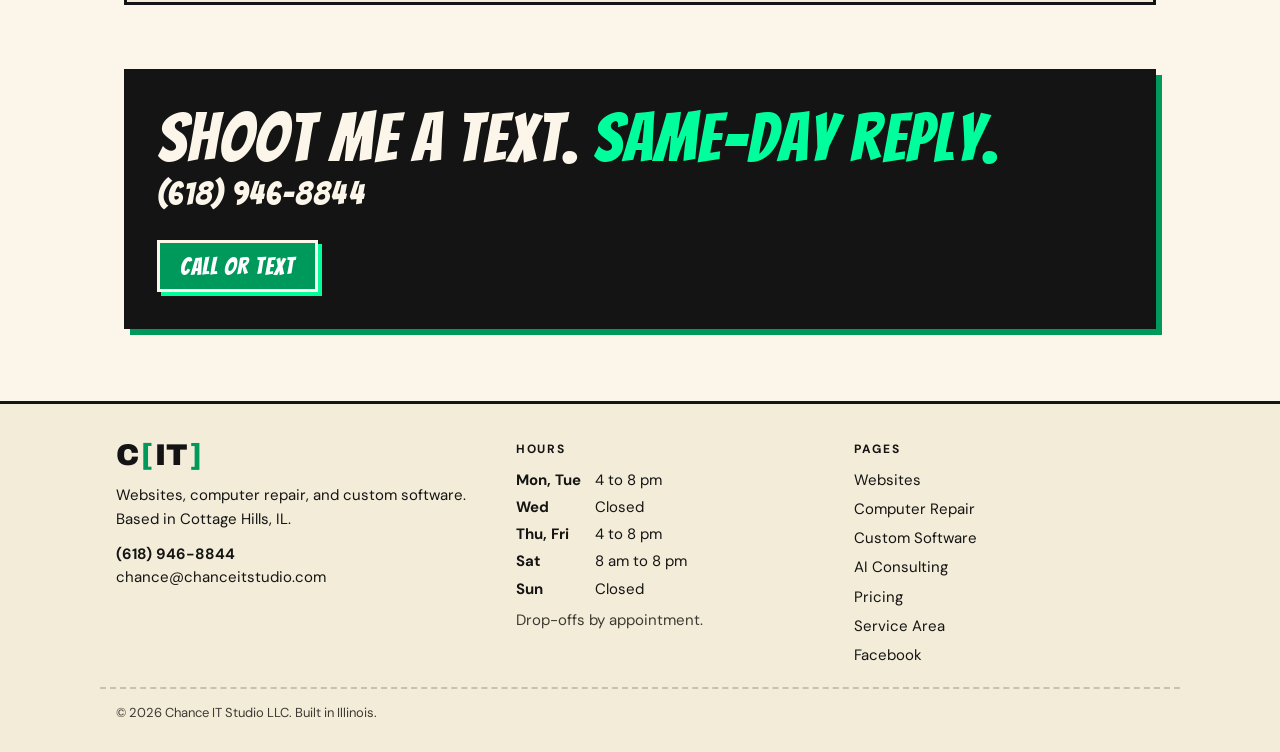
==== commit 67f7d6c0: "writing edits and wire web3 forms key into contact form" ====
--- a/index.html
+++ b/index.html
@@ -52,7 +52,7 @@
   <!-- HERO -->
   <section class="hero" aria-label="Introduction">
     <div class="copy dots-lite">
-      <h1>Websites and computer help from <em>right here</em> in Cottage Hills</h1>
+      <h1>Websites and computer help from <em>right here</em> in the Riverbend</h1>
       <p>Flat prices, posted up front. Homes and small businesses. Evening and weekend appointments, so you don't lose a workday.</p>
       <div class="row">
         <a class="btn" href="tel:+16189468844">Call or text</a>
@@ -106,7 +106,7 @@
       <div class="ways">
         <div class="way drop"><h4>Drop it off</h4><p>Book a time, bring it by. Cheapest and fastest.</p><span class="fee free">No trip fee</span></div>
         <div class="way"><h4>Remote</h4><p>Software problems fixed over a secure remote session.</p><span class="fee free">No trip fee</span></div>
-        <div class="way"><h4>I come to you</h4><p>Home or office, anywhere in my service area.</p><span class="fee">+$50 trip fee</span></div>
+        <div class="way"><h4>I come to you</h4><p>Home or office, anywhere in my service area.</p><span class="fee">+$50-min trip fee</span></div>
       </div>
       <a class="btn alt" href="computer-repair/">See every repair price</a>
     </div>
@@ -133,7 +133,7 @@
 
   <!-- ABOUT TEASER -->
   <section class="about" aria-labelledby="about-title">
-    <blockquote class="say">I swapped my first GPU at 14 and never stopped taking things apart.</blockquote>
+    <blockquote class="say">Tired of Tech? I host and post the content that keeps your website fresh!</blockquote>
     <div>
       <h2 id="about-title">Who's behind it</h2>
       <p>I'm Chance. By day I'm a journeyman laborer, so I know what a lost workday costs you. You get one guy, one number, and a flat price before I start. I finish what I start.</p>
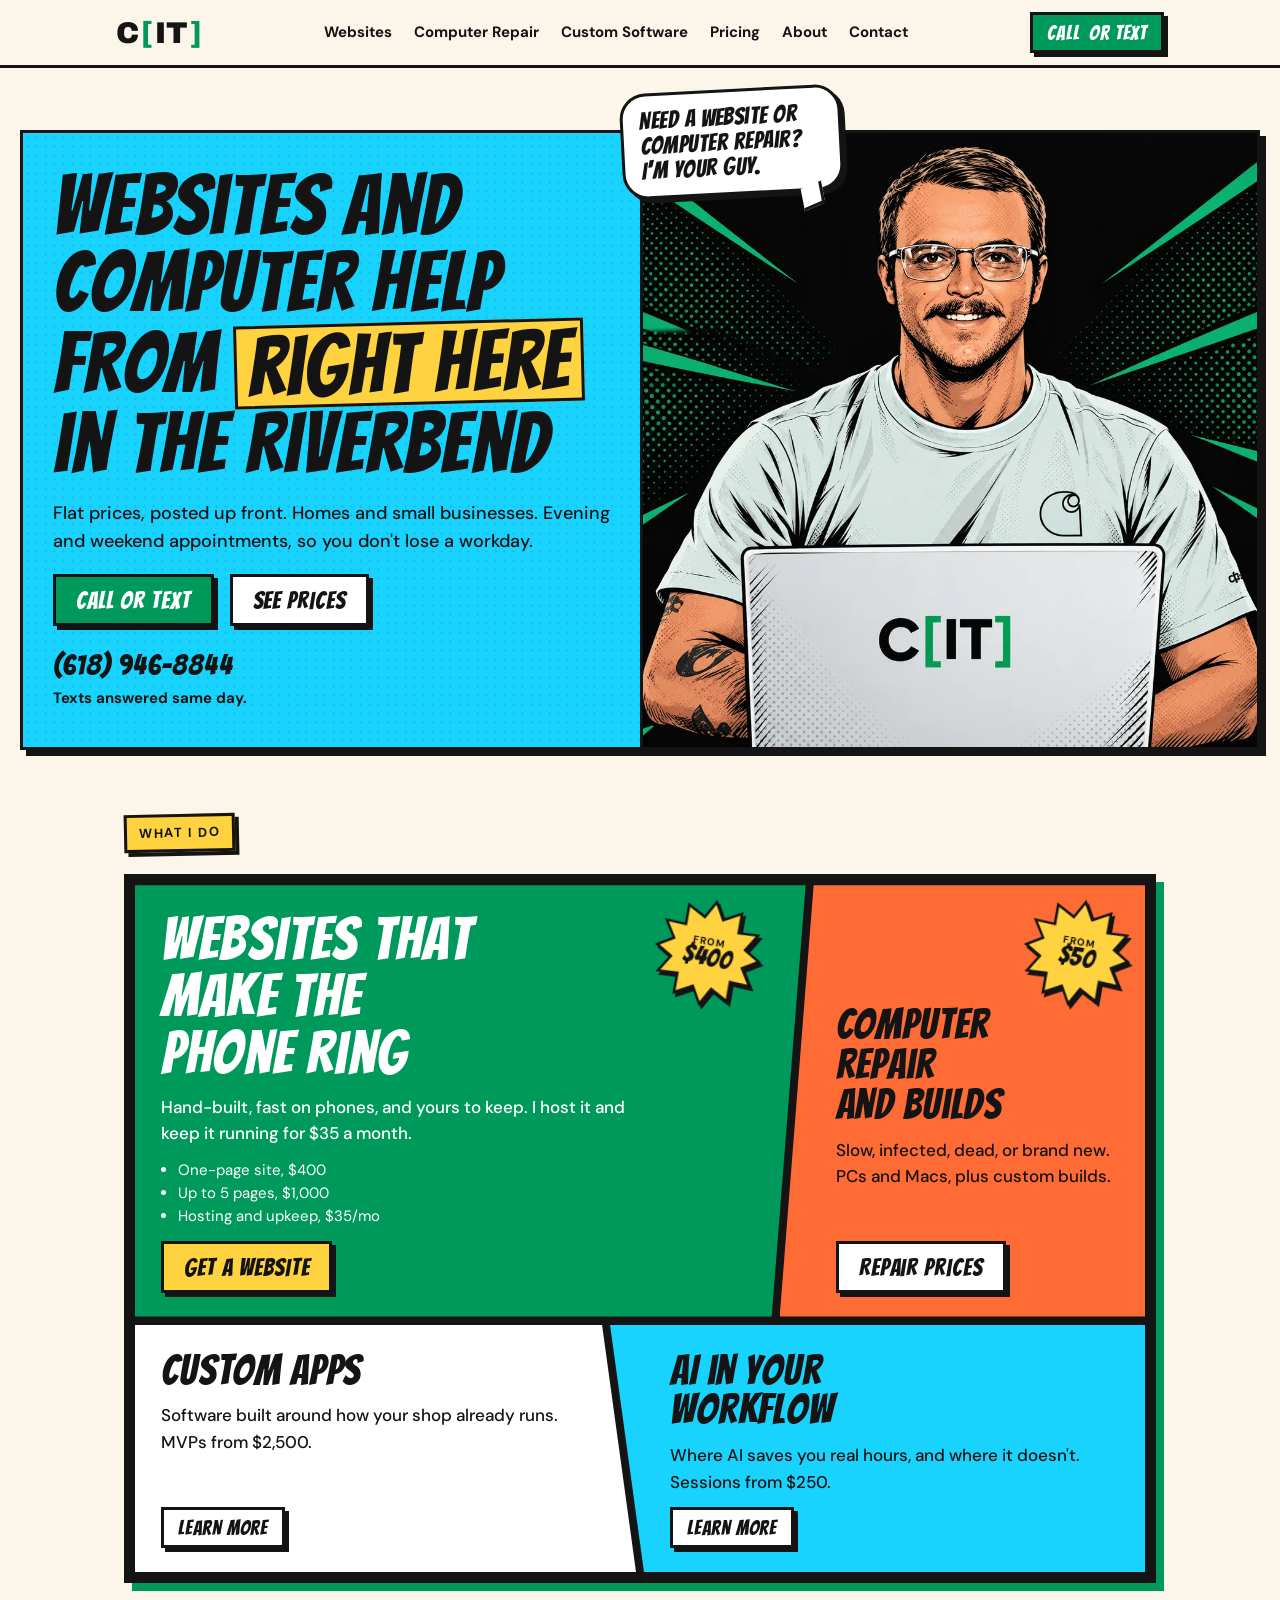
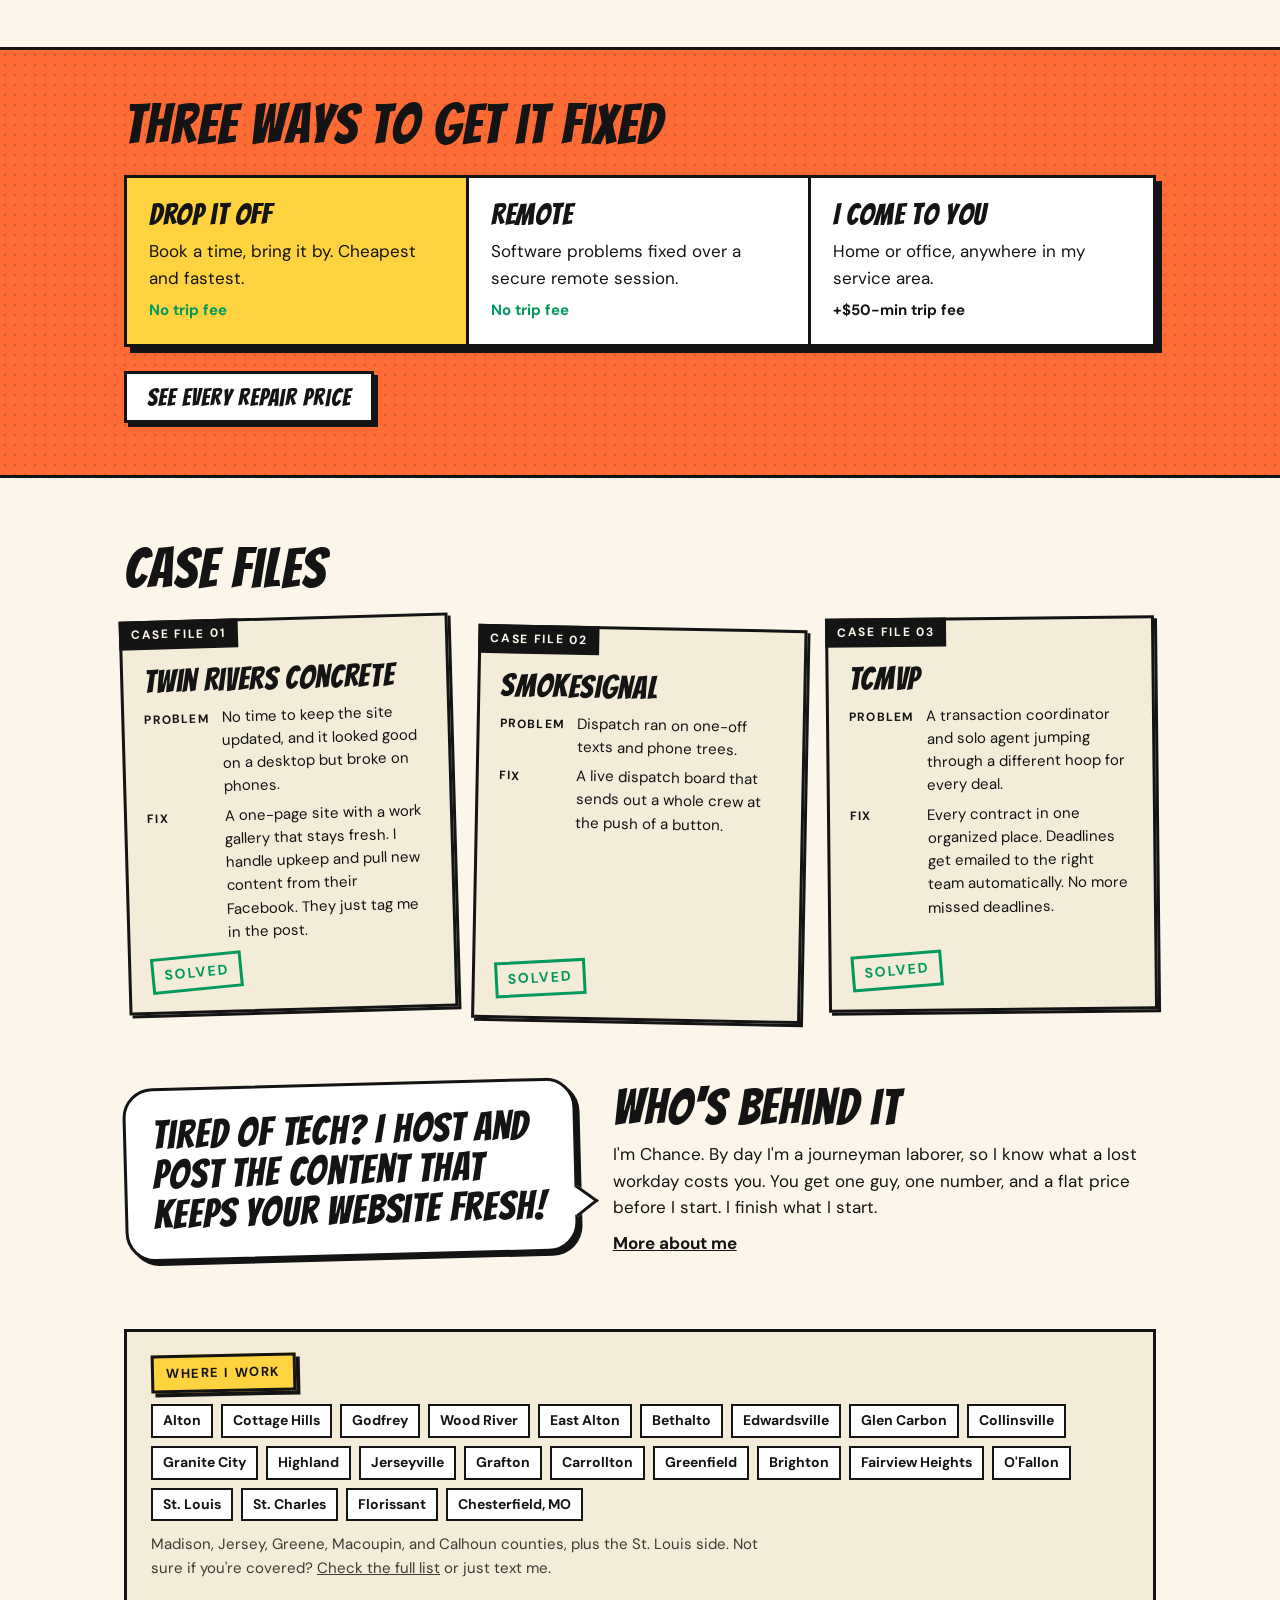
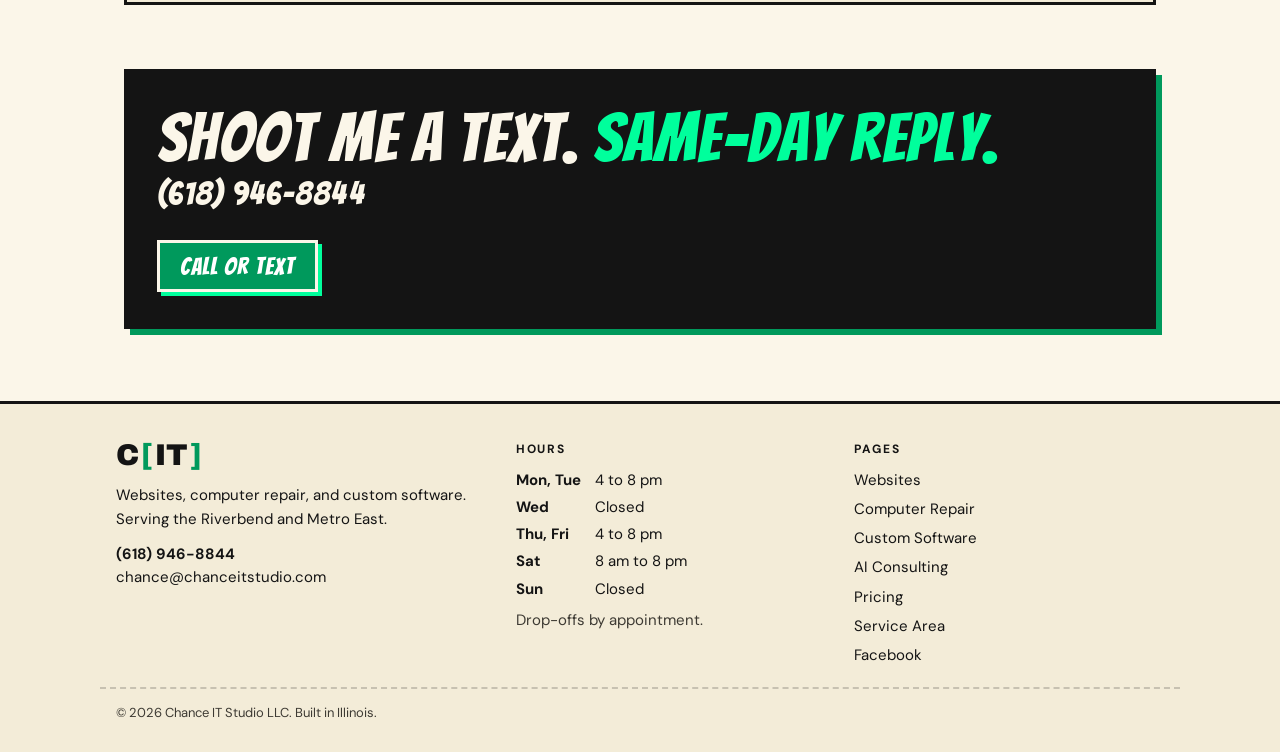
==== commit 137bfc18: "Drop address, Riverbend wording, light-theme icons and OG, site config files - Remove Cottage Hills," ====
--- a/index.html
+++ b/index.html
@@ -3,14 +3,14 @@
 <head>
 <meta charset="UTF-8">
 <meta name="viewport" content="width=device-width, initial-scale=1.0, viewport-fit=cover">
-<title>Computer Repair and Websites in Cottage Hills, IL | Chance IT Studio</title>
-<meta name="description" content="Local computer repair, custom PC builds, and small business websites in Cottage Hills, IL. Flat prices posted up front. Drop-off, remote, or on-site across the Riverbend and Metro East.">
+<title>Computer Repair and Websites in the Riverbend | Chance IT Studio</title>
+<meta name="description" content="Local computer repair, custom PC builds, and small business websites. Flat prices posted up front. Drop-off, remote, or on-site across the Riverbend and Metro East.">
 <link rel="canonical" href="https://chanceitstudio.com/">
 <meta name="theme-color" content="#fbf6e9">
 
 <meta property="og:type" content="website">
 <meta property="og:site_name" content="Chance IT Studio">
-<meta property="og:title" content="Computer Repair and Websites in Cottage Hills, IL">
+<meta property="og:title" content="Computer Repair and Websites in the Riverbend">
 <meta property="og:description" content="Flat prices, posted up front. Drop-off, remote, or on-site. Homes and small businesses.">
 <meta property="og:url" content="https://chanceitstudio.com/">
 <meta property="og:image" content="https://chanceitstudio.com/img/og-banner.png">
@@ -19,6 +19,7 @@
 <link rel="icon" type="image/png" sizes="32x32" href="img/favicon-32.png">
 <link rel="icon" type="image/png" sizes="512x512" href="img/favicon.png">
 <link rel="apple-touch-icon" sizes="180x180" href="img/apple-touch-icon.png">
+<link rel="manifest" href="site.webmanifest">
 
 <link rel="preconnect" href="https://fonts.googleapis.com">
 <link rel="preconnect" href="https://fonts.gstatic.com" crossorigin>
@@ -145,7 +146,7 @@
   <section class="area" aria-labelledby="area-title">
     <span class="caption" id="area-title">Where I work</span>
     <ul>
-      <li>Cottage Hills</li><li>Alton</li><li>Godfrey</li><li>Wood River</li><li>East Alton</li><li>Bethalto</li><li>Edwardsville</li><li>Glen Carbon</li><li>Collinsville</li><li>Granite City</li><li>Highland</li><li>Jerseyville</li><li>Grafton</li><li>Carrollton</li><li>Greenfield</li><li>Brighton</li><li>Fairview Heights</li><li>O'Fallon</li><li>St. Louis</li><li>St. Charles</li><li>Florissant</li><li>Chesterfield, MO</li>
+      <li>Alton</li><li>Cottage Hills</li><li>Godfrey</li><li>Wood River</li><li>East Alton</li><li>Bethalto</li><li>Edwardsville</li><li>Glen Carbon</li><li>Collinsville</li><li>Granite City</li><li>Highland</li><li>Jerseyville</li><li>Grafton</li><li>Carrollton</li><li>Greenfield</li><li>Brighton</li><li>Fairview Heights</li><li>O'Fallon</li><li>St. Louis</li><li>St. Charles</li><li>Florissant</li><li>Chesterfield, MO</li>
     </ul>
     <p class="note">Madison, Jersey, Greene, Macoupin, and Calhoun counties, plus the St. Louis side. Not sure if you're covered? <a href="service-area/">Check the full list</a> or just text me.</p>
   </section>
@@ -164,7 +165,7 @@
   <div class="cols">
     <div>
       <a class="logo" href="./" aria-label="Chance IT Studio home">C<b>[</b>IT<b>]</b></a>
-      <p style="margin-top:12px">Websites, computer repair, and custom software.<br>Based in Cottage Hills, IL.</p>
+      <p style="margin-top:12px">Websites, computer repair, and custom software.<br>Serving the Riverbend and Metro East.</p>
       <p style="margin-top:12px"><a href="tel:+16189468844"><b>(618) 946-8844</b></a><br><a href="mailto:chance@chanceitstudio.com">chance@chanceitstudio.com</a></p>
     </div>
     <div>
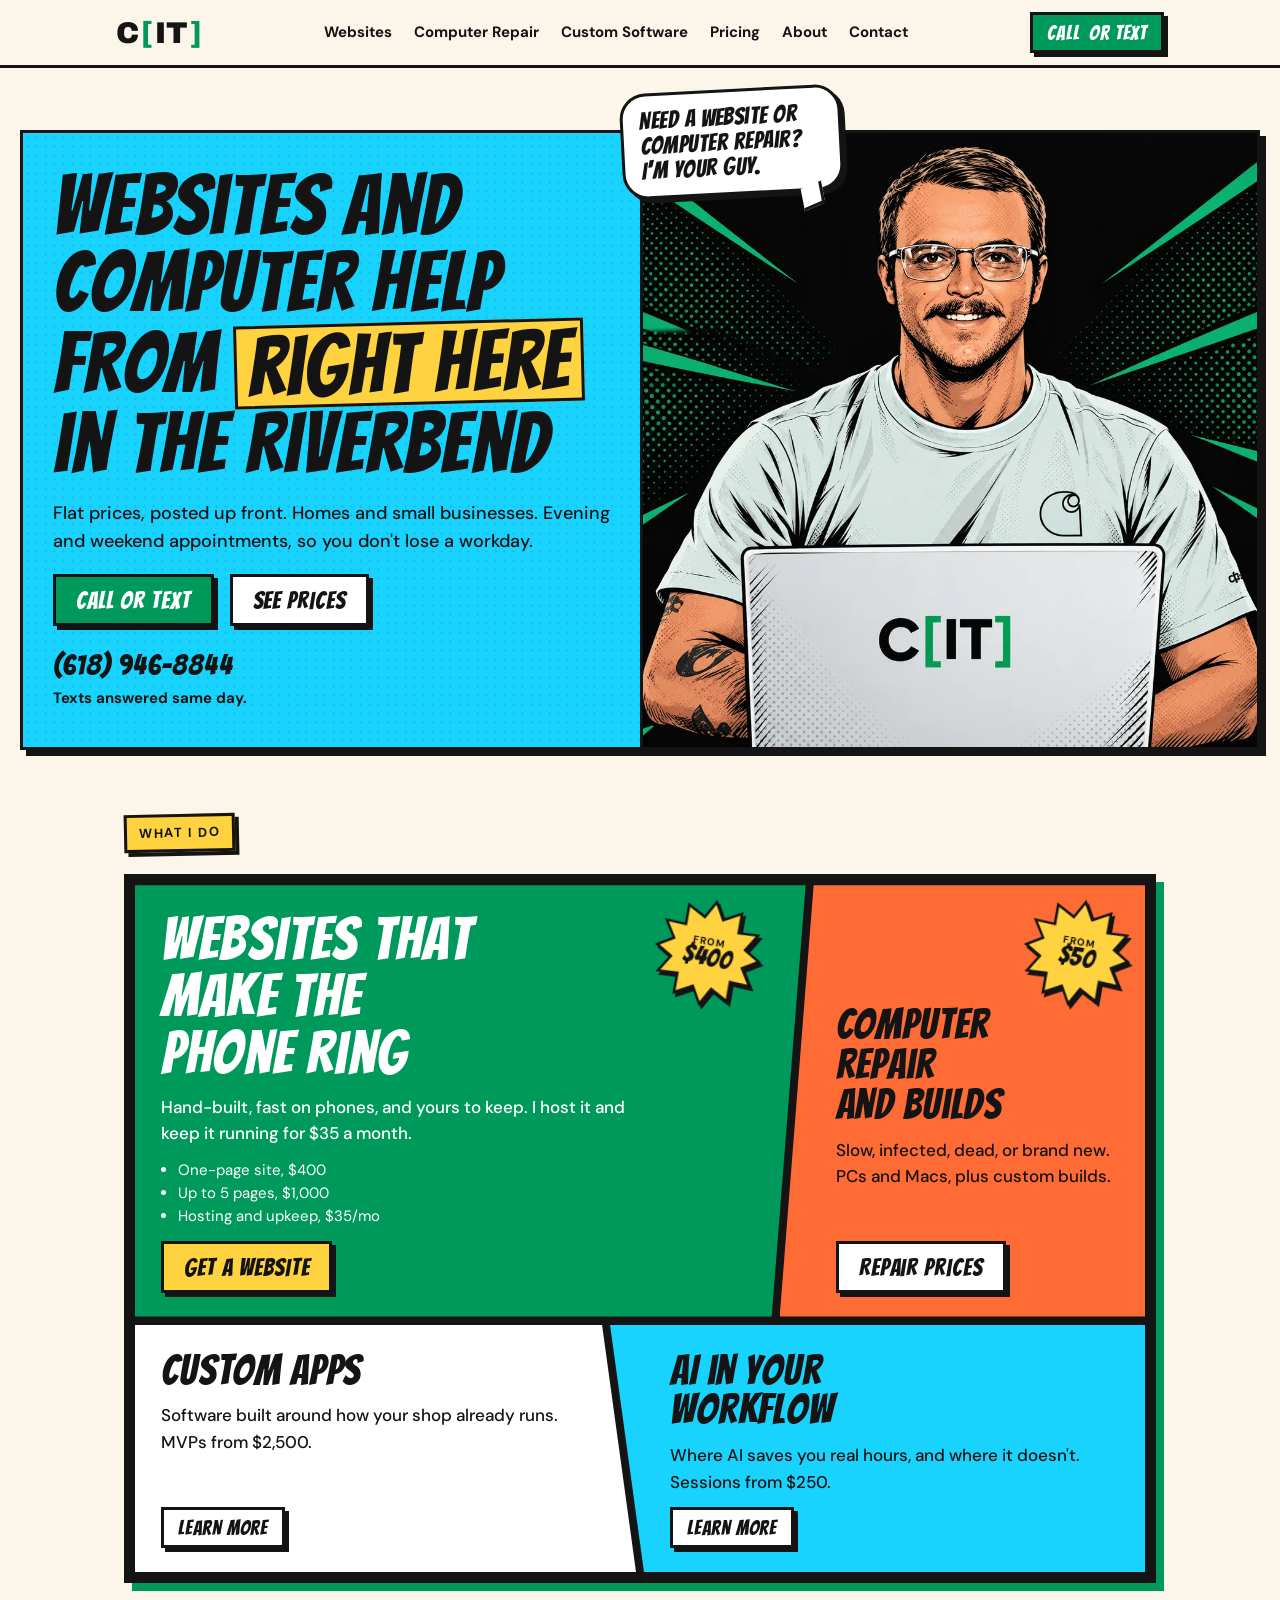
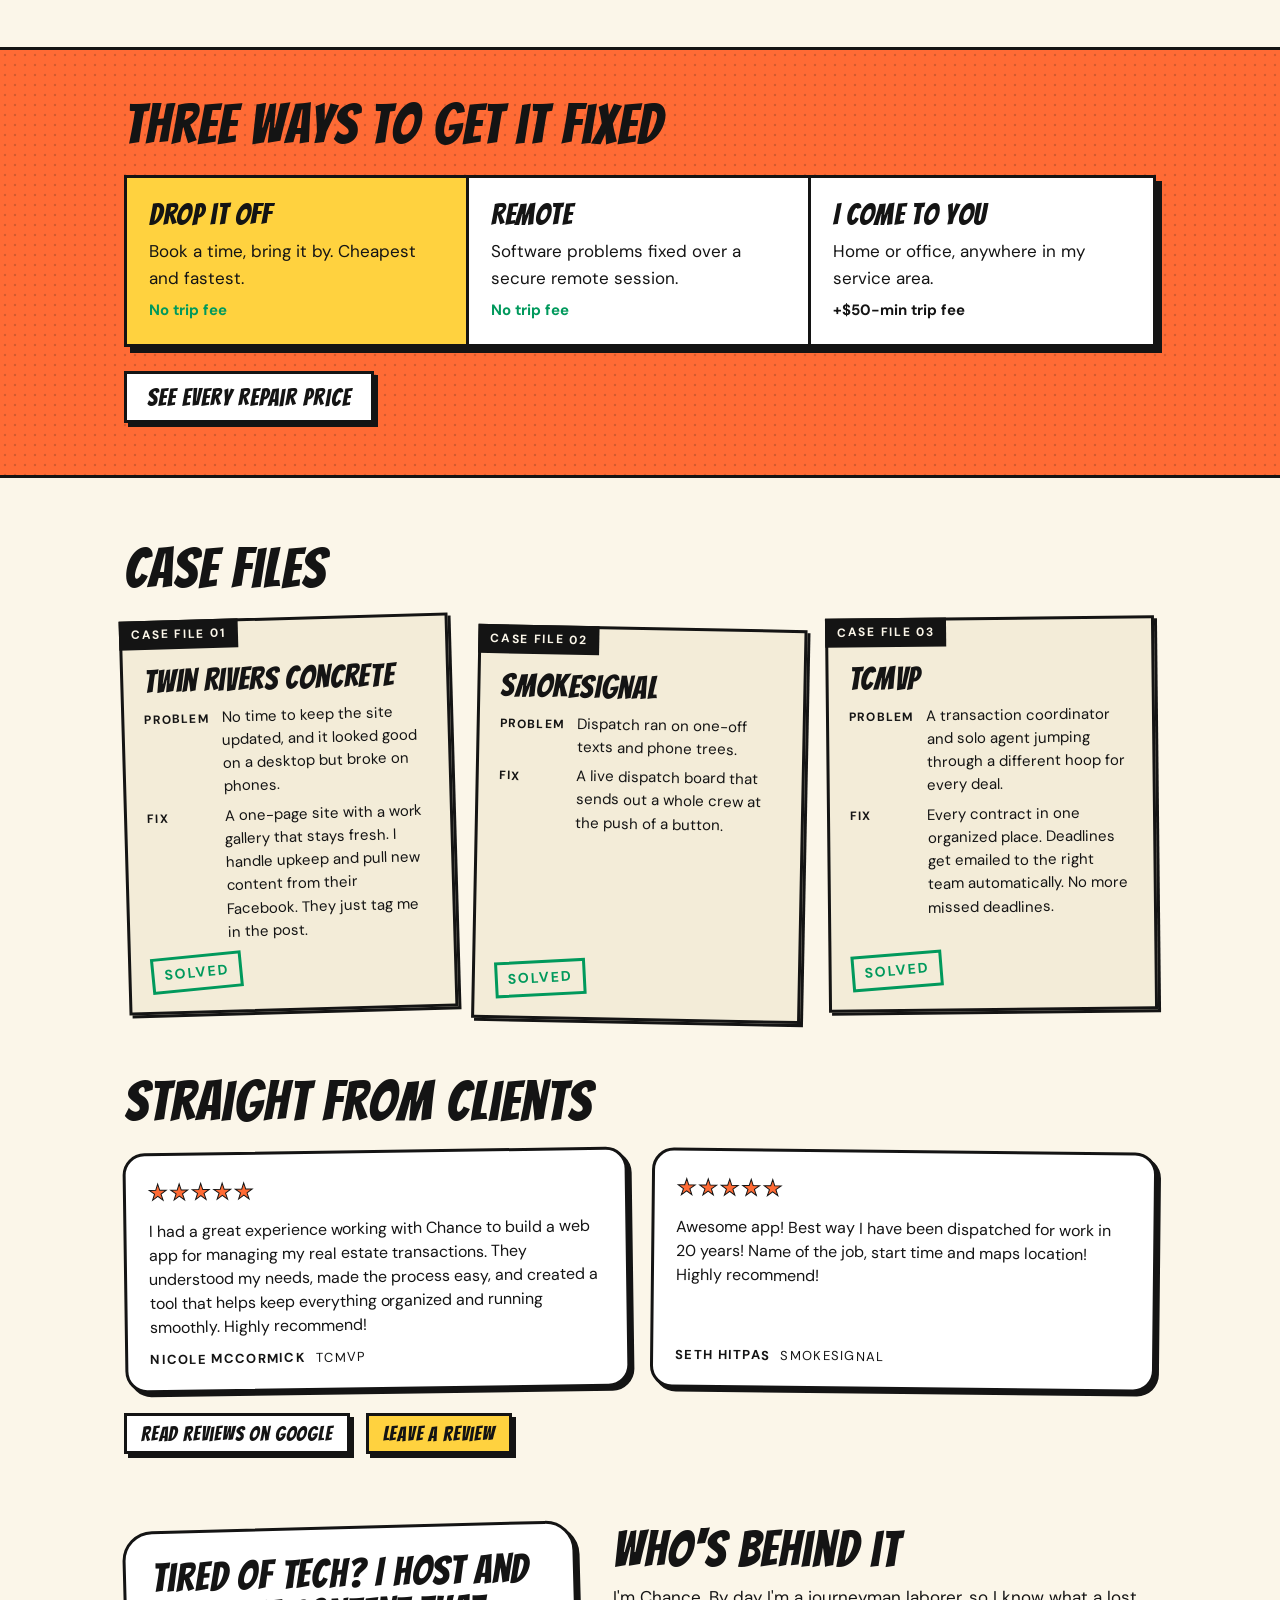
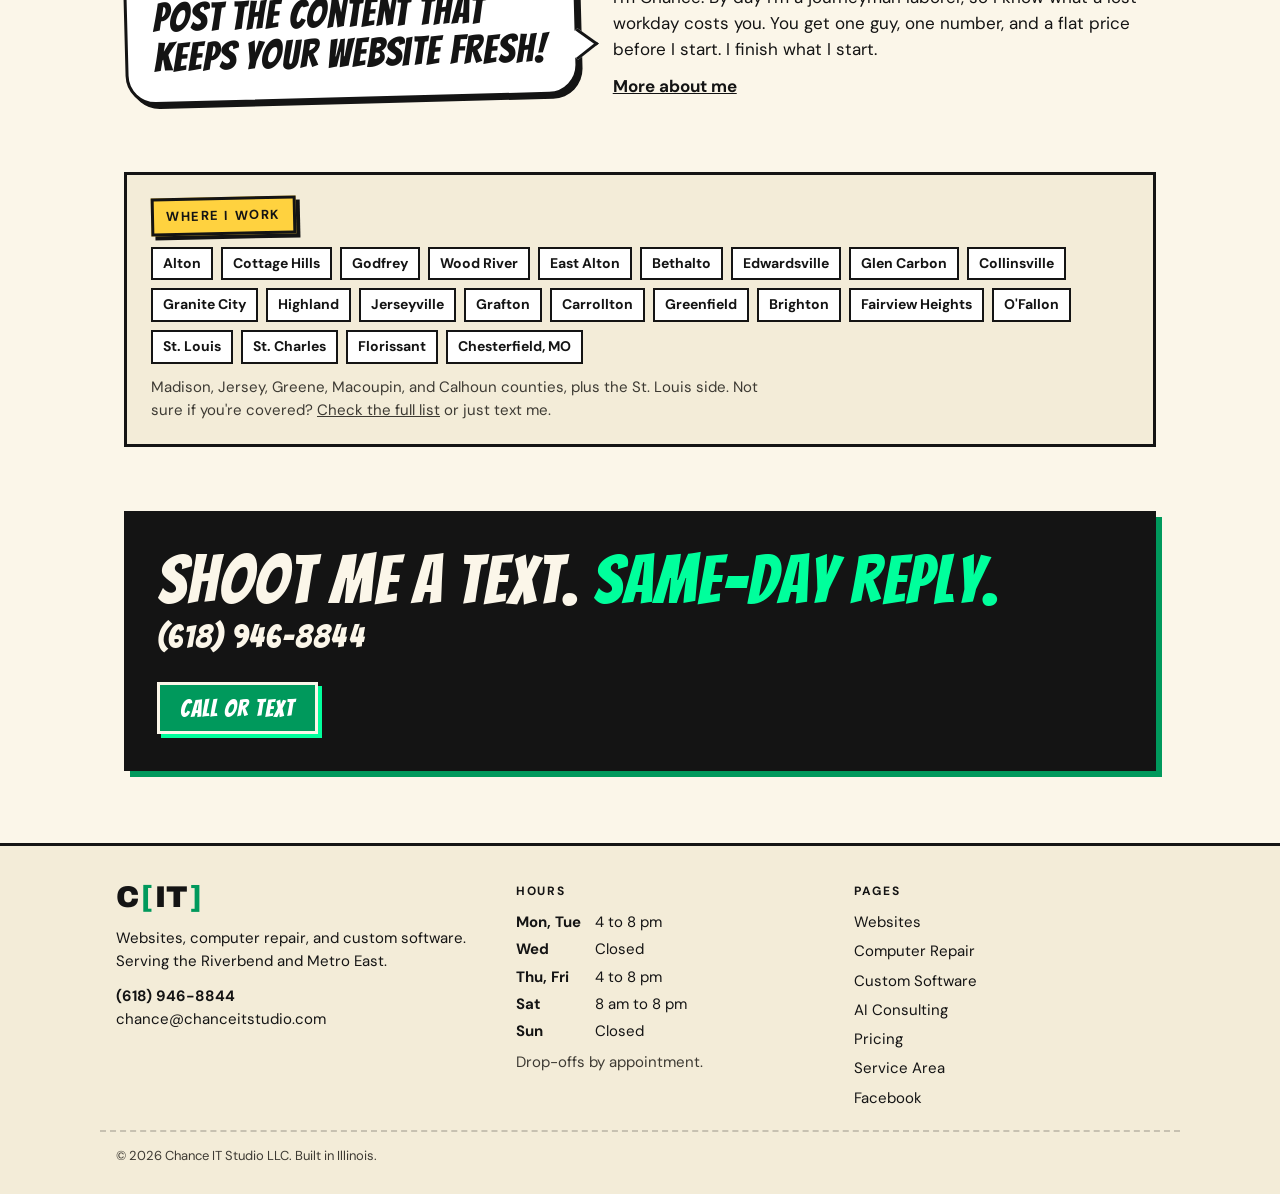
==== commit 77757acb: "Add client reviews section to home page Co-Authored-By: Claude Opus 5.5 <noreply@anthropic.com> Clau" ====
--- a/index.html
+++ b/index.html
@@ -26,6 +26,67 @@
 <link rel="stylesheet" href="https://fonts.googleapis.com/css2?family=Bangers&family=Archivo:wght@900&family=DM+Sans:wght@400;500;700&display=swap">
 <link rel="preload" as="image" href="img/hero.webp" type="image/webp">
 <link rel="stylesheet" href="css/styles.css">
+<script type="application/ld+json">
+{
+ "@context": "https://schema.org",
+ "@type": "LocalBusiness",
+ "@id": "https://chanceitstudio.com/#business",
+ "name": "Chance IT Studio",
+ "url": "https://chanceitstudio.com/",
+ "telephone": "+1-618-946-8844",
+ "email": "chance@chanceitstudio.com",
+ "logo": "https://chanceitstudio.com/img/CIT-white-bg.png",
+ "image": "https://chanceitstudio.com/img/og-banner.png",
+ "description": "Local computer repair, custom PC builds, and small business websites. Flat prices posted up front.",
+ "areaServed": [
+  "Alton, IL",
+  "Cottage Hills, IL",
+  "Godfrey, IL",
+  "Wood River, IL",
+  "East Alton, IL",
+  "Bethalto, IL",
+  "Edwardsville, IL",
+  "Glen Carbon, IL",
+  "Collinsville, IL",
+  "Granite City, IL",
+  "Highland, IL",
+  "Jerseyville, IL",
+  "Grafton, IL",
+  "Carrollton, IL",
+  "Greenfield, IL",
+  "Brighton, IL",
+  "Fairview Heights, IL",
+  "O'Fallon, IL",
+  "St. Louis, MO",
+  "St. Charles, MO",
+  "Florissant, MO",
+  "Chesterfield, MO"
+ ],
+ "openingHoursSpecification": [
+  {
+   "@type": "OpeningHoursSpecification",
+   "dayOfWeek": [
+    "Monday",
+    "Tuesday",
+    "Thursday",
+    "Friday"
+   ],
+   "opens": "16:00",
+   "closes": "20:00"
+  },
+  {
+   "@type": "OpeningHoursSpecification",
+   "dayOfWeek": "Saturday",
+   "opens": "08:00",
+   "closes": "20:00"
+  }
+ ],
+ "sameAs": [
+  "https://www.facebook.com/ChanceITstudio",
+  "https://share.google/pXdGoBC2G3sYD0voM"
+ ]
+}
+</script>
 </head>
 <body>
 <a class="skip" href="#main">Skip to content</a>
@@ -132,6 +193,27 @@
     </div>
   </section>
 
+  <!-- REVIEWS -->
+  <section class="sec" aria-labelledby="reviews-title">
+    <h2 class="sec-title" id="reviews-title">Straight from clients</h2>
+    <div class="reviews">
+      <figure class="review">
+        <span class="stars" role="img" aria-label="5 out of 5 stars">★★★★★</span>
+        <blockquote>I had a great experience working with Chance to build a web app for managing my real estate transactions. They understood my needs, made the process easy, and created a tool that helps keep everything organized and running smoothly. Highly recommend!</blockquote>
+        <figcaption><b>Nicole McCormick</b> TCMVP</figcaption>
+      </figure>
+      <figure class="review">
+        <span class="stars" role="img" aria-label="5 out of 5 stars">★★★★★</span>
+        <blockquote>Awesome app! Best way I have been dispatched for work in 20 years! Name of the job, start time and maps location! Highly recommend!</blockquote>
+        <figcaption><b>Seth Hitpas</b> SmokeSignal</figcaption>
+      </figure>
+    </div>
+    <div class="row">
+      <a class="btn alt sm" href="https://share.google/pXdGoBC2G3sYD0voM" rel="noopener">Read reviews on Google</a>
+      <a class="btn yellow sm" href="https://g.page/r/CRmbYvdWbj9jEBM/review" rel="noopener">Leave a review</a>
+    </div>
+  </section>
+
   <!-- ABOUT TEASER -->
   <section class="about" aria-labelledby="about-title">
     <blockquote class="say">Tired of Tech? I host and post the content that keeps your website fresh!</blockquote>
--- a/css/styles.css
+++ b/css/styles.css
@@ -324,4 +324,13 @@
 /* ---------- 404 ---------- */
 .pagehead.nf .burst span{font-size:34px}
 
-@media (prefers-reduced-motion:reduce){html{scroll-behavior:auto}.btn,.case{transition:none}}+@media (prefers-reduced-motion:reduce){html{scroll-behavior:auto}.btn,.case{transition:none}}
+/* ---------- Reviews ---------- */
+.reviews{display:grid;grid-template-columns:repeat(auto-fit,minmax(280px,1fr));gap:22px}
+.review{margin:0;background:#fff;border:var(--line);border-radius:22px;box-shadow:var(--pop-sm);padding:20px 22px;display:flex;flex-direction:column;gap:10px}
+.review:nth-child(odd){transform:rotate(-.8deg)}
+.review:nth-child(even){transform:rotate(.6deg)}
+.review .stars{color:var(--orange);font-size:22px;letter-spacing:.08em;-webkit-text-stroke:1px var(--ink)}
+.review blockquote{margin:0;font-size:16px;line-height:1.5}
+.review figcaption{margin-top:auto;font-size:13px;letter-spacing:.1em;text-transform:uppercase;display:flex;gap:10px;flex-wrap:wrap}
+.review figcaption b{font-weight:700}
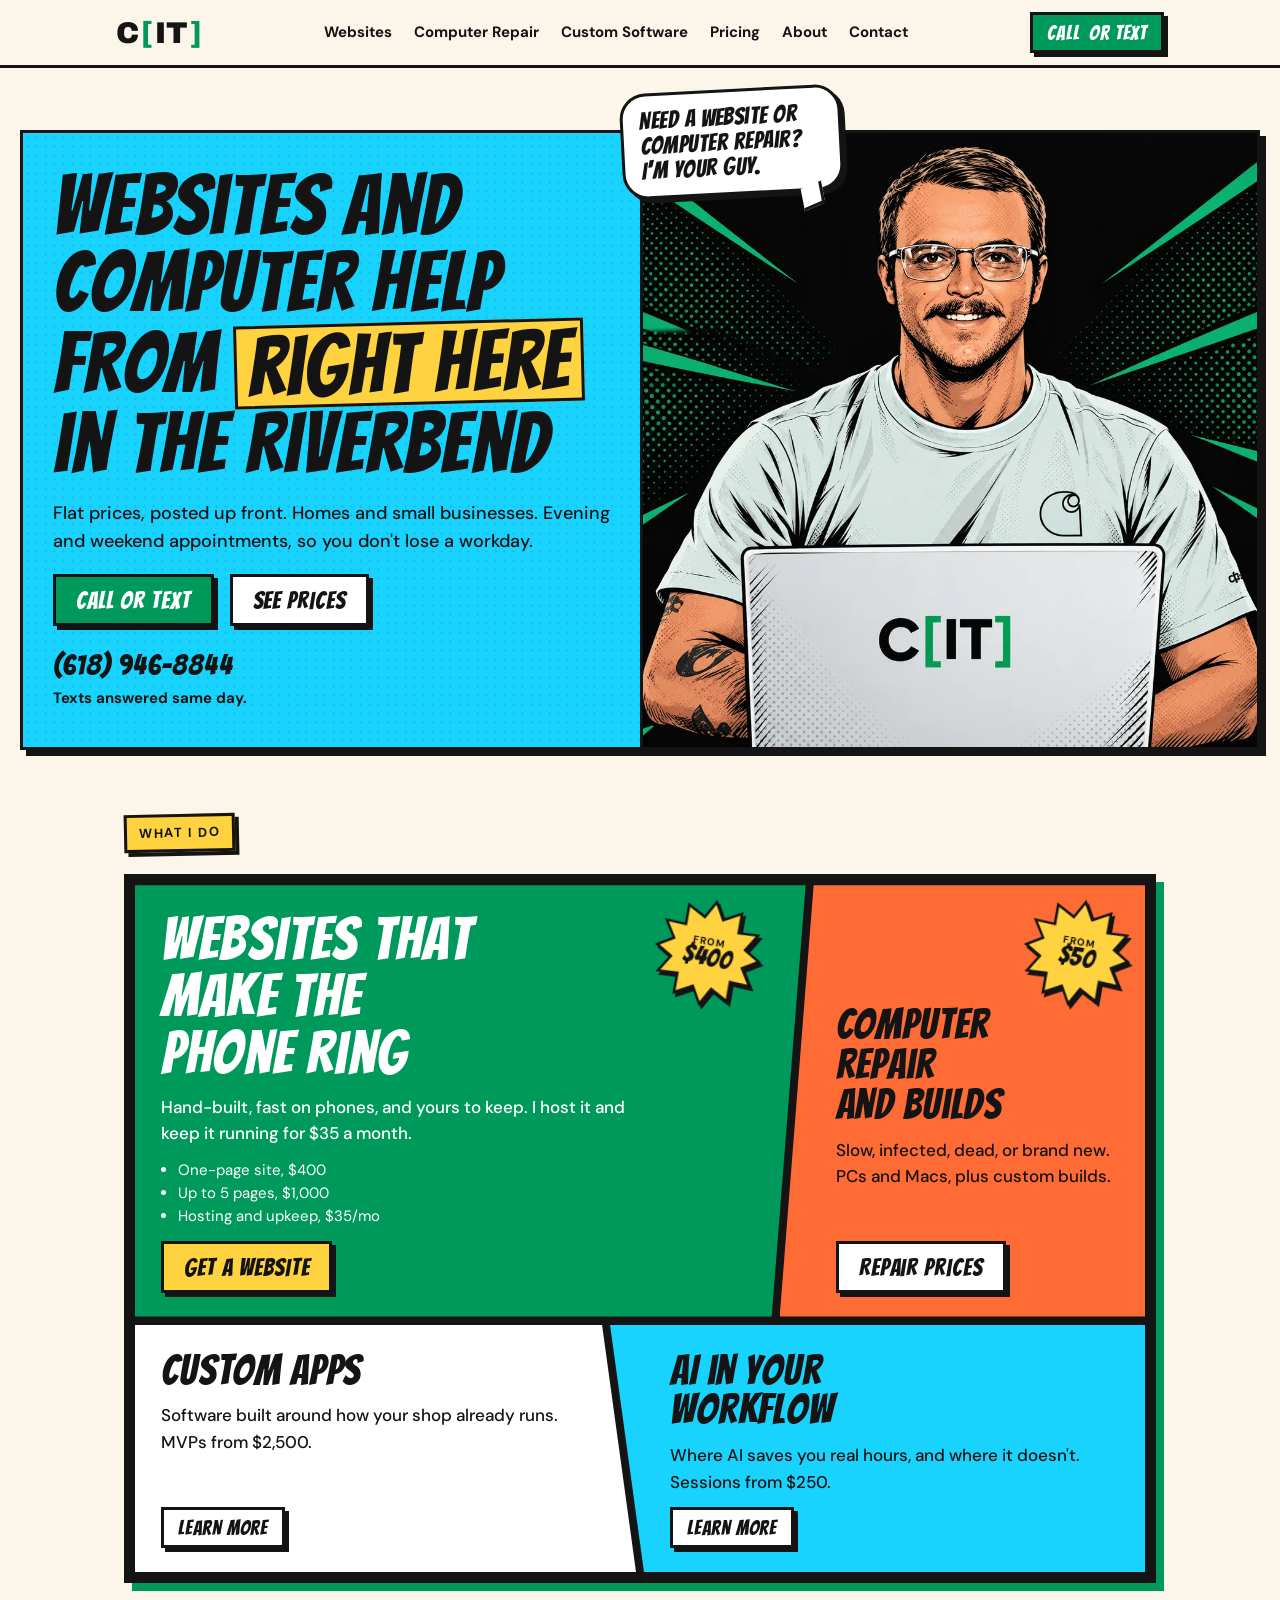
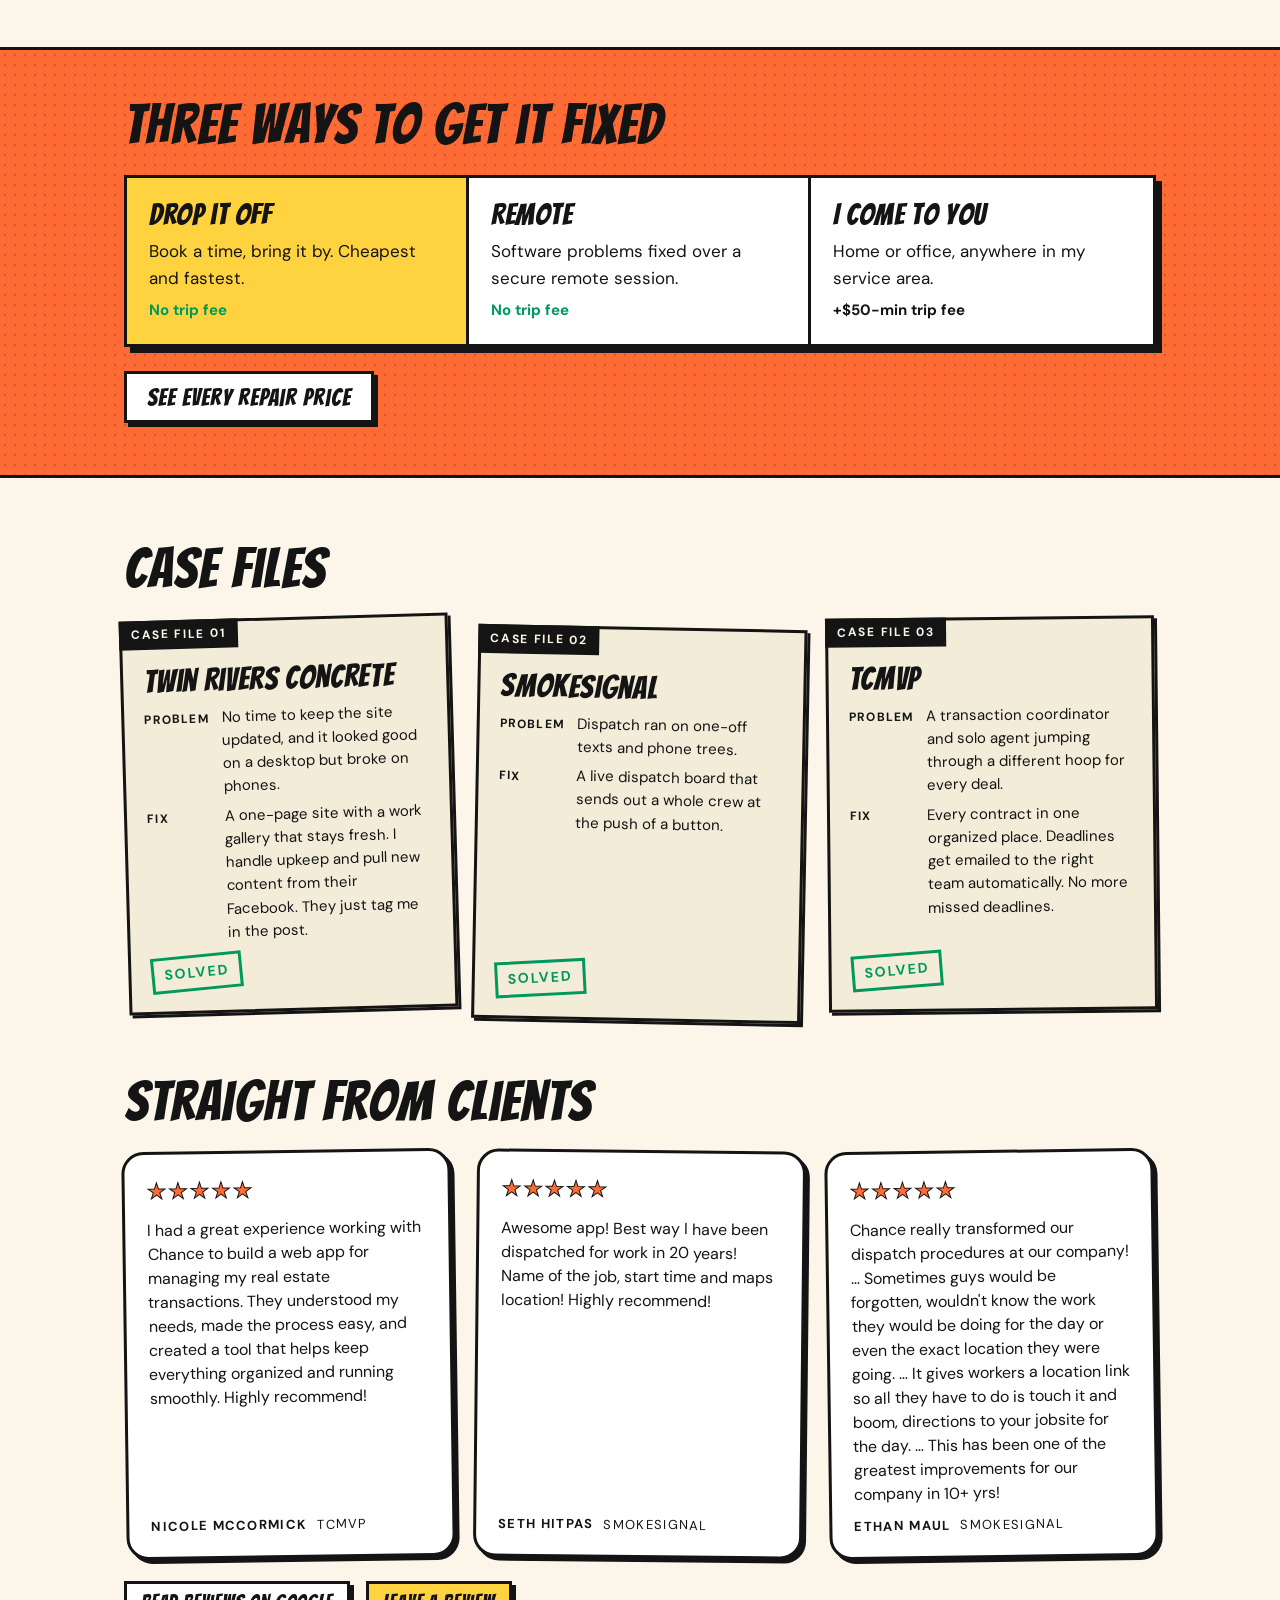
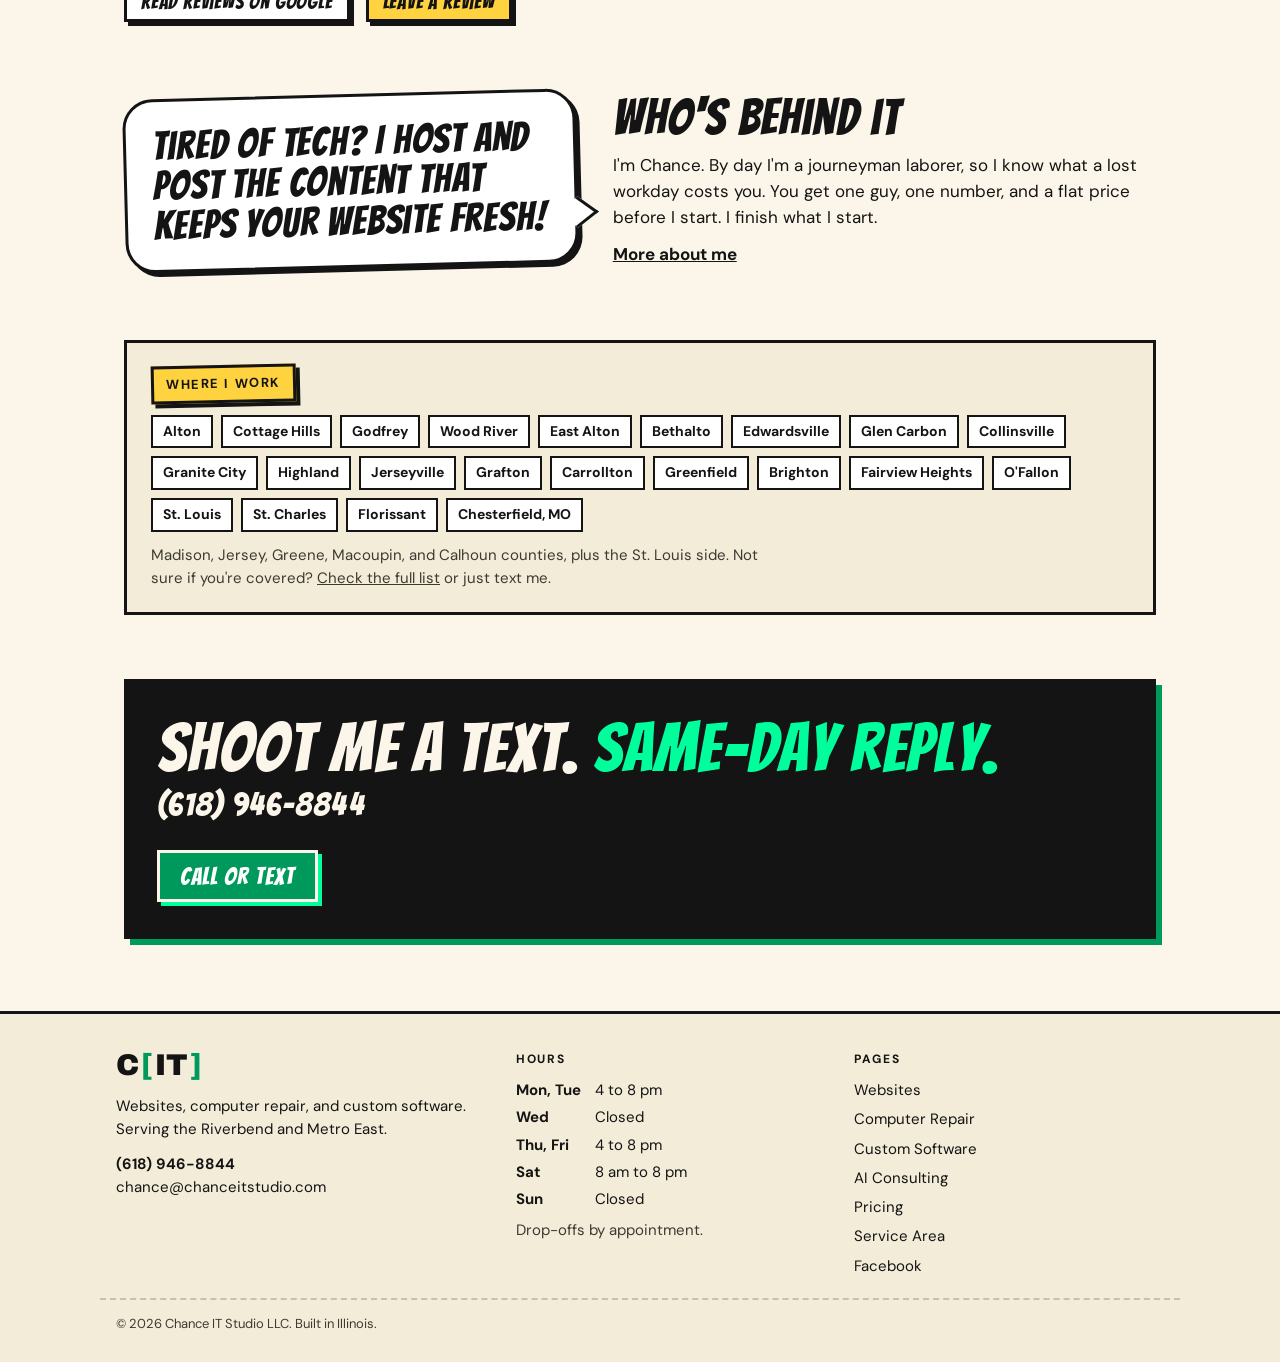
==== commit a5674e93: "Add Ethan Maul review to home page Co-Authored-By: Claude Opus 5.5 <noreply@anthropic.com> Claude-Se" ====
--- a/index.html
+++ b/index.html
@@ -207,6 +207,11 @@
         <blockquote>Awesome app! Best way I have been dispatched for work in 20 years! Name of the job, start time and maps location! Highly recommend!</blockquote>
         <figcaption><b>Seth Hitpas</b> SmokeSignal</figcaption>
       </figure>
+      <figure class="review">
+        <span class="stars" role="img" aria-label="5 out of 5 stars">★★★★★</span>
+        <blockquote>Chance really transformed our dispatch procedures at our company! … Sometimes guys would be forgotten, wouldn't know the work they would be doing for the day or even the exact location they were going. … It gives workers a location link so all they have to do is touch it and boom, directions to your jobsite for the day. … This has been one of the greatest improvements for our company in 10+ yrs!</blockquote>
+        <figcaption><b>Ethan Maul</b> SmokeSignal</figcaption>
+      </figure>
     </div>
     <div class="row">
       <a class="btn alt sm" href="https://share.google/pXdGoBC2G3sYD0voM" rel="noopener">Read reviews on Google</a>
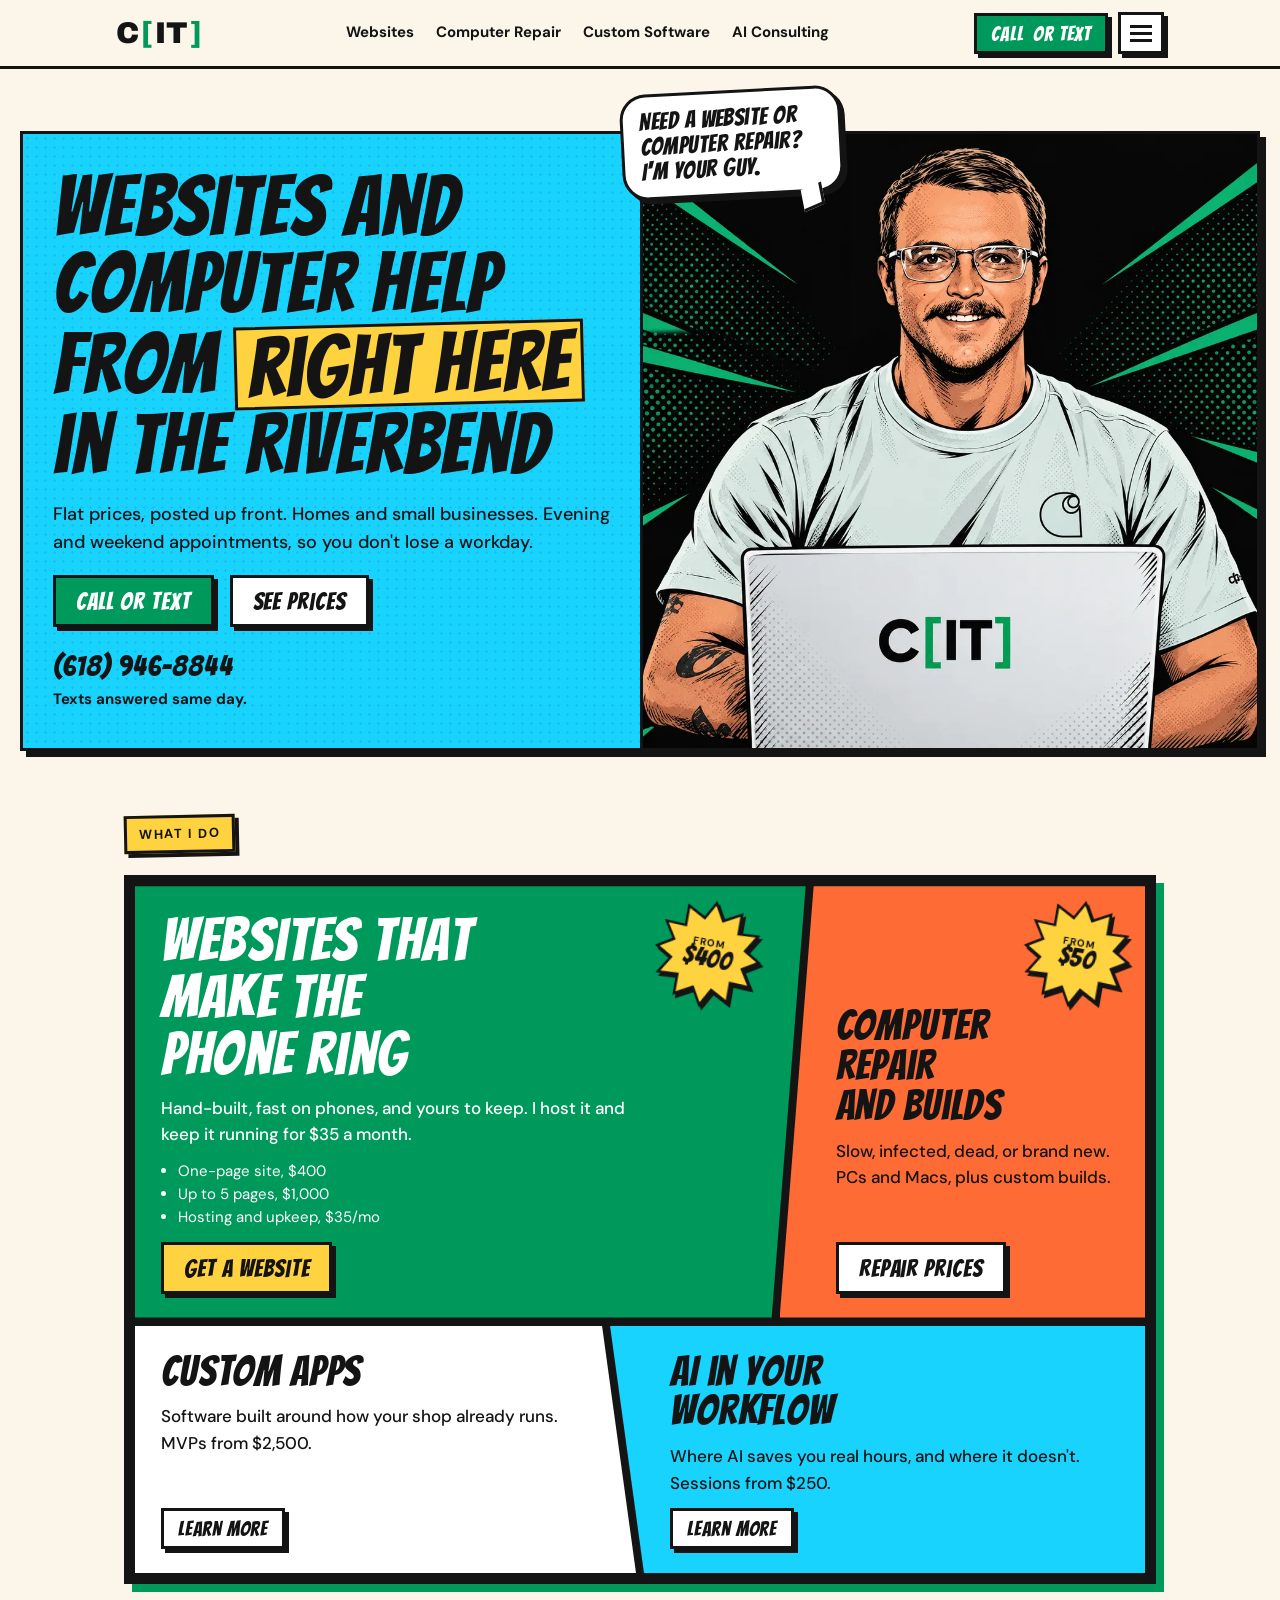
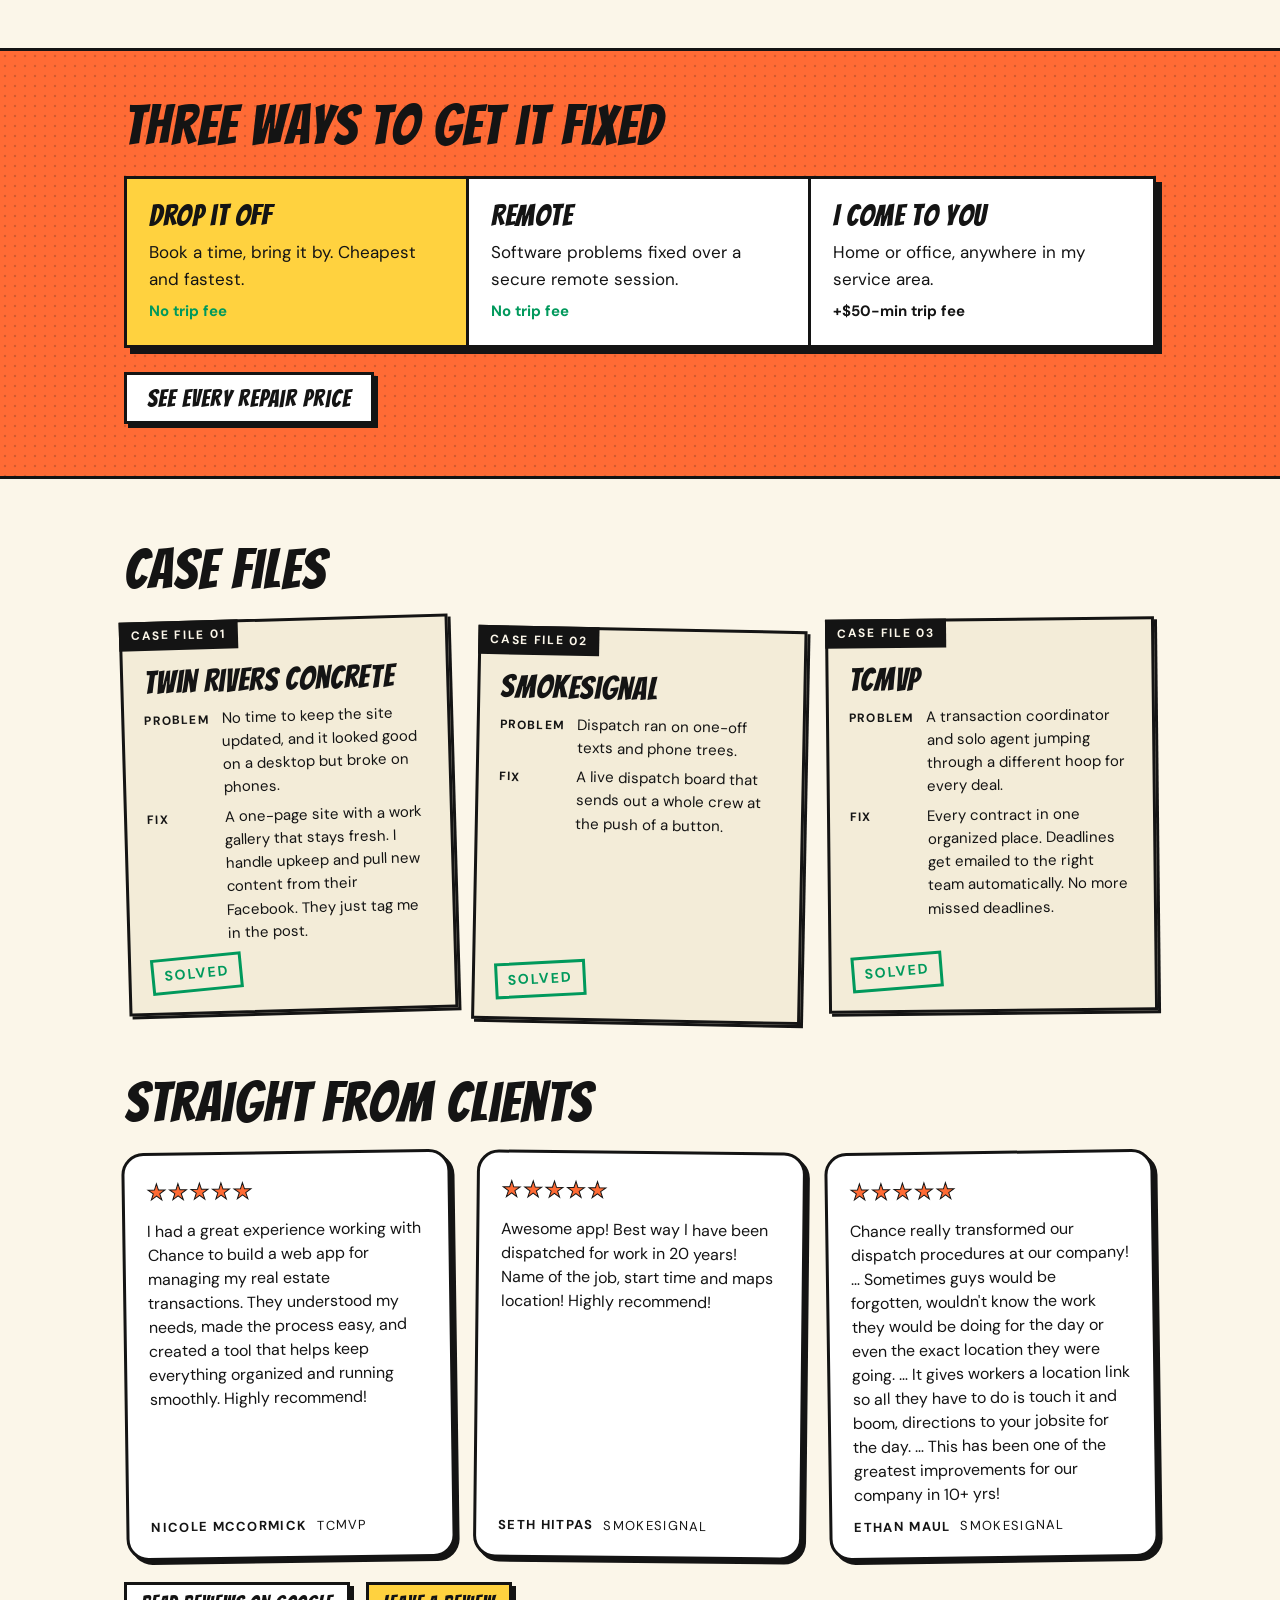
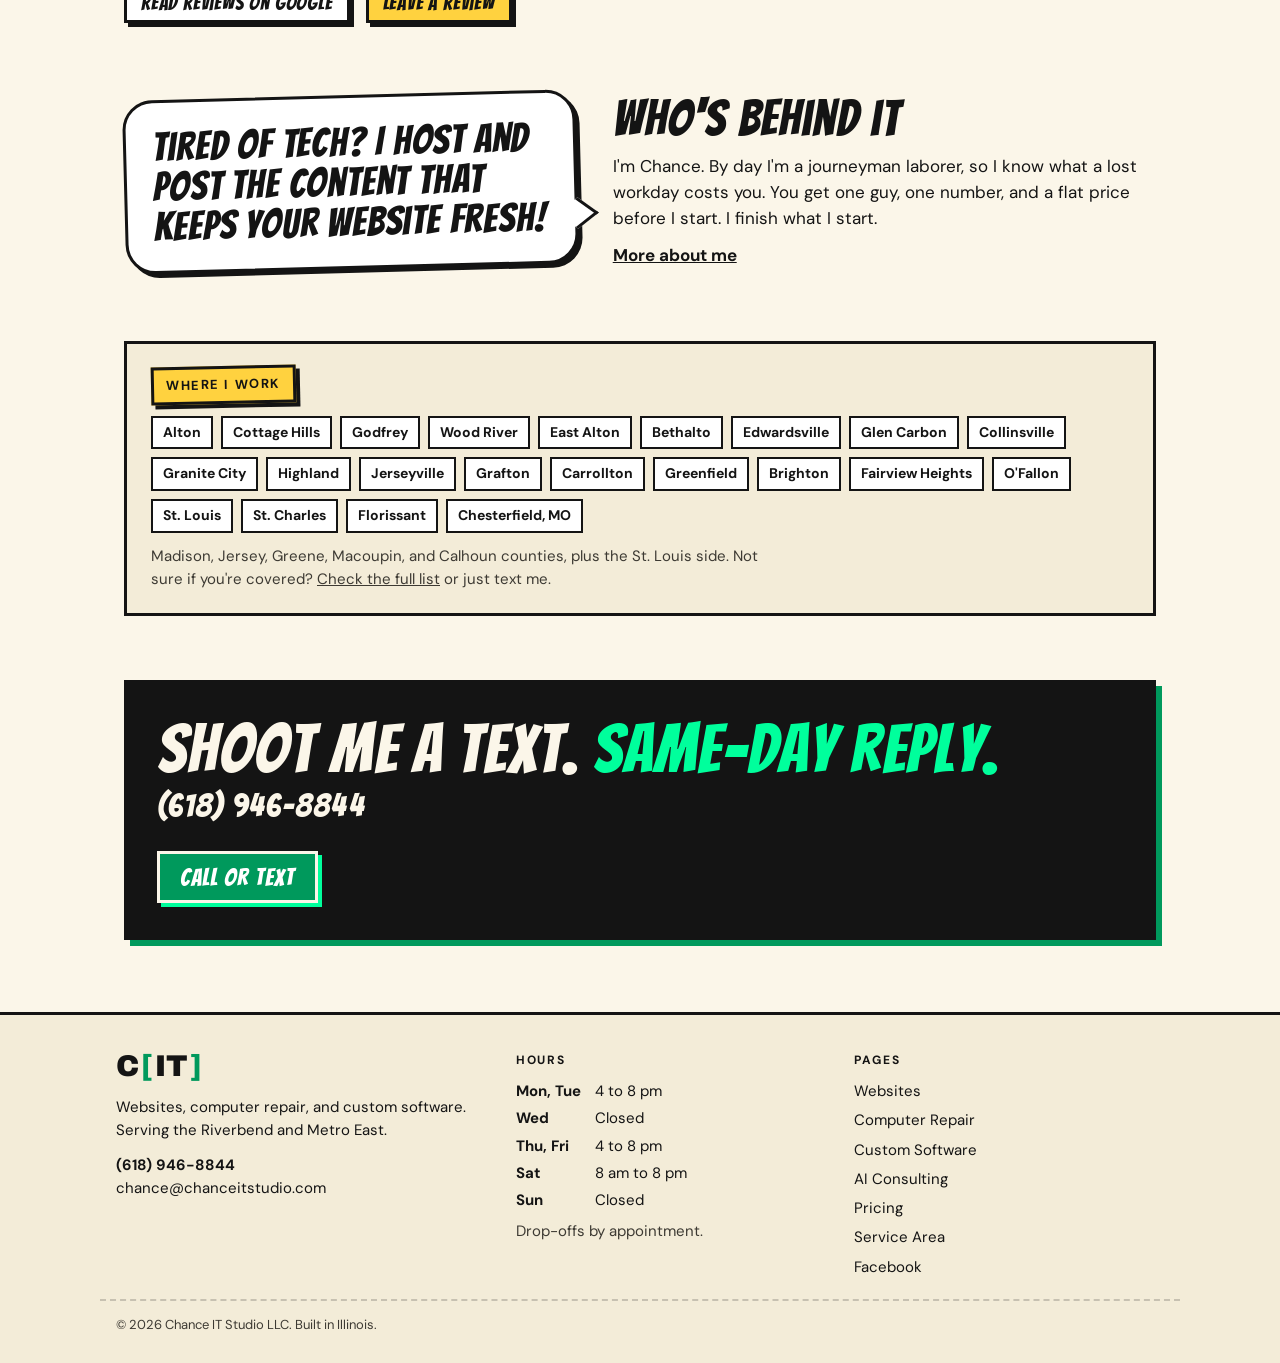
==== commit 1f6107ee: "Split header into services quick nav and site menu Co-Authored-By: Claude Opus 5.5 <noreply@anthropi" ====
--- a/index.html
+++ b/index.html
@@ -94,19 +94,41 @@
 <header class="site-head">
   <div class="bar">
     <a class="logo" href="./" aria-label="Chance IT Studio home">C<b>[</b>IT<b>]</b></a>
-    <nav class="site-nav" id="site-nav" aria-label="Main">
+    <nav class="site-nav" aria-label="Services">
       <a href="websites/">Websites</a>
       <a href="computer-repair/">Computer Repair</a>
       <a href="custom-software/">Custom Software</a>
-      <a href="pricing/">Pricing</a>
-      <a href="about/">About</a>
-      <a href="contact/">Contact</a>
+      <a href="ai-consulting/">AI Consulting</a>
     </nav>
     <div class="head-actions">
       <a class="btn sm" href="tel:+16189468844">Call <span class="long">or text</span></a>
-      <button class="menu-btn" type="button" aria-controls="site-nav" aria-expanded="false" aria-label="Menu"><span></span><span></span><span></span></button>
+      <button class="menu-btn" type="button" aria-controls="site-menu" aria-expanded="false" aria-label="Menu"><span></span><span></span><span></span></button>
     </div>
   </div>
+  <nav class="site-menu" id="site-menu" aria-label="Site menu">
+    <div class="menu-in">
+      <div class="menu-col" role="group" aria-labelledby="mh-svc">
+        <p class="menu-h" id="mh-svc">Services</p>
+        <a href="websites/">Websites</a>
+        <a href="computer-repair/">Computer Repair</a>
+        <a href="custom-software/">Custom Software</a>
+        <a href="ai-consulting/">AI Consulting</a>
+        <a href="pricing/">Pricing</a>
+      </div>
+      <div class="menu-col" role="group" aria-labelledby="mh-prod">
+        <p class="menu-h" id="mh-prod">Products</p>
+        <a href="https://tcmvp.com" rel="noopener">TCMVP</a>
+        <a href="https://smokesignaldispatch.com/landing" rel="noopener">SmokeSignal Dispatch</a>
+        <a href="https://gloveson.chanceitstudio.com" rel="noopener">GlovesOn</a>
+      </div>
+      <div class="menu-col" role="group" aria-labelledby="mh-studio">
+        <p class="menu-h" id="mh-studio">Studio</p>
+        <a href="about/">About</a>
+        <a href="contact/">Contact</a>
+        <a href="service-area/">Service Area</a>
+      </div>
+    </div>
+  </nav>
 </header>
 
 <main id="main" class="wrap">
--- a/css/styles.css
+++ b/css/styles.css
@@ -56,13 +56,19 @@
 .site-nav a{text-decoration:none}
 .site-nav a:hover,.site-nav a[aria-current="page"]{text-decoration:underline;text-decoration-thickness:3px;text-decoration-color:var(--green);text-underline-offset:5px}
 .head-actions{display:flex;align-items:center;gap:10px}
-.menu-btn{display:none;background:#fff;border:var(--line);box-shadow:var(--pop-sm);width:46px;height:42px;cursor:pointer;padding:0}
+.menu-btn{display:block;background:#fff;border:var(--line);box-shadow:var(--pop-sm);width:46px;height:42px;cursor:pointer;padding:0}
 .menu-btn span{display:block;width:22px;height:3px;background:var(--ink);margin:4px auto}
+.site-menu{display:none;position:absolute;left:0;right:0;top:100%;background:var(--paper);border-bottom:var(--line);box-shadow:0 6px 0 var(--ink);max-height:calc(100vh - 66px);max-height:calc(100dvh - 66px);overflow-y:auto}
+.site-head.open .site-menu{display:block}
+.menu-in{max-width:var(--maxw);margin:0 auto;padding:20px 16px 24px;display:grid;grid-template-columns:repeat(3,1fr);gap:24px}
+.menu-col{display:flex;flex-direction:column}
+.menu-h{font-size:13px;font-weight:700;letter-spacing:.12em;text-transform:uppercase;margin:0 0 6px}
+.menu-col a{padding:10px 0;border-bottom:2px dashed rgba(20,20,20,.2);font-weight:700;text-decoration:none}
+.menu-col a:hover,.menu-col a[aria-current="page"]{text-decoration:underline;text-decoration-thickness:3px;text-decoration-color:var(--green);text-underline-offset:5px}
 @media (max-width:900px){
-  .menu-btn{display:block}
-  .site-nav{display:none;position:absolute;left:0;right:0;top:100%;background:var(--paper);border-bottom:var(--line);flex-direction:column;gap:0;padding:8px 16px 16px}
-  .site-nav a{padding:12px 0;border-bottom:2px dashed rgba(20,20,20,.2);font-size:18px}
-  .site-head.open .site-nav{display:flex}
+  .site-nav{display:none}
+  .menu-in{grid-template-columns:1fr;gap:16px;padding-top:8px}
+  .menu-col a{padding:12px 0;font-size:18px}
 }
 @media (max-width:420px){.head-actions .btn span.long{display:none}}
 
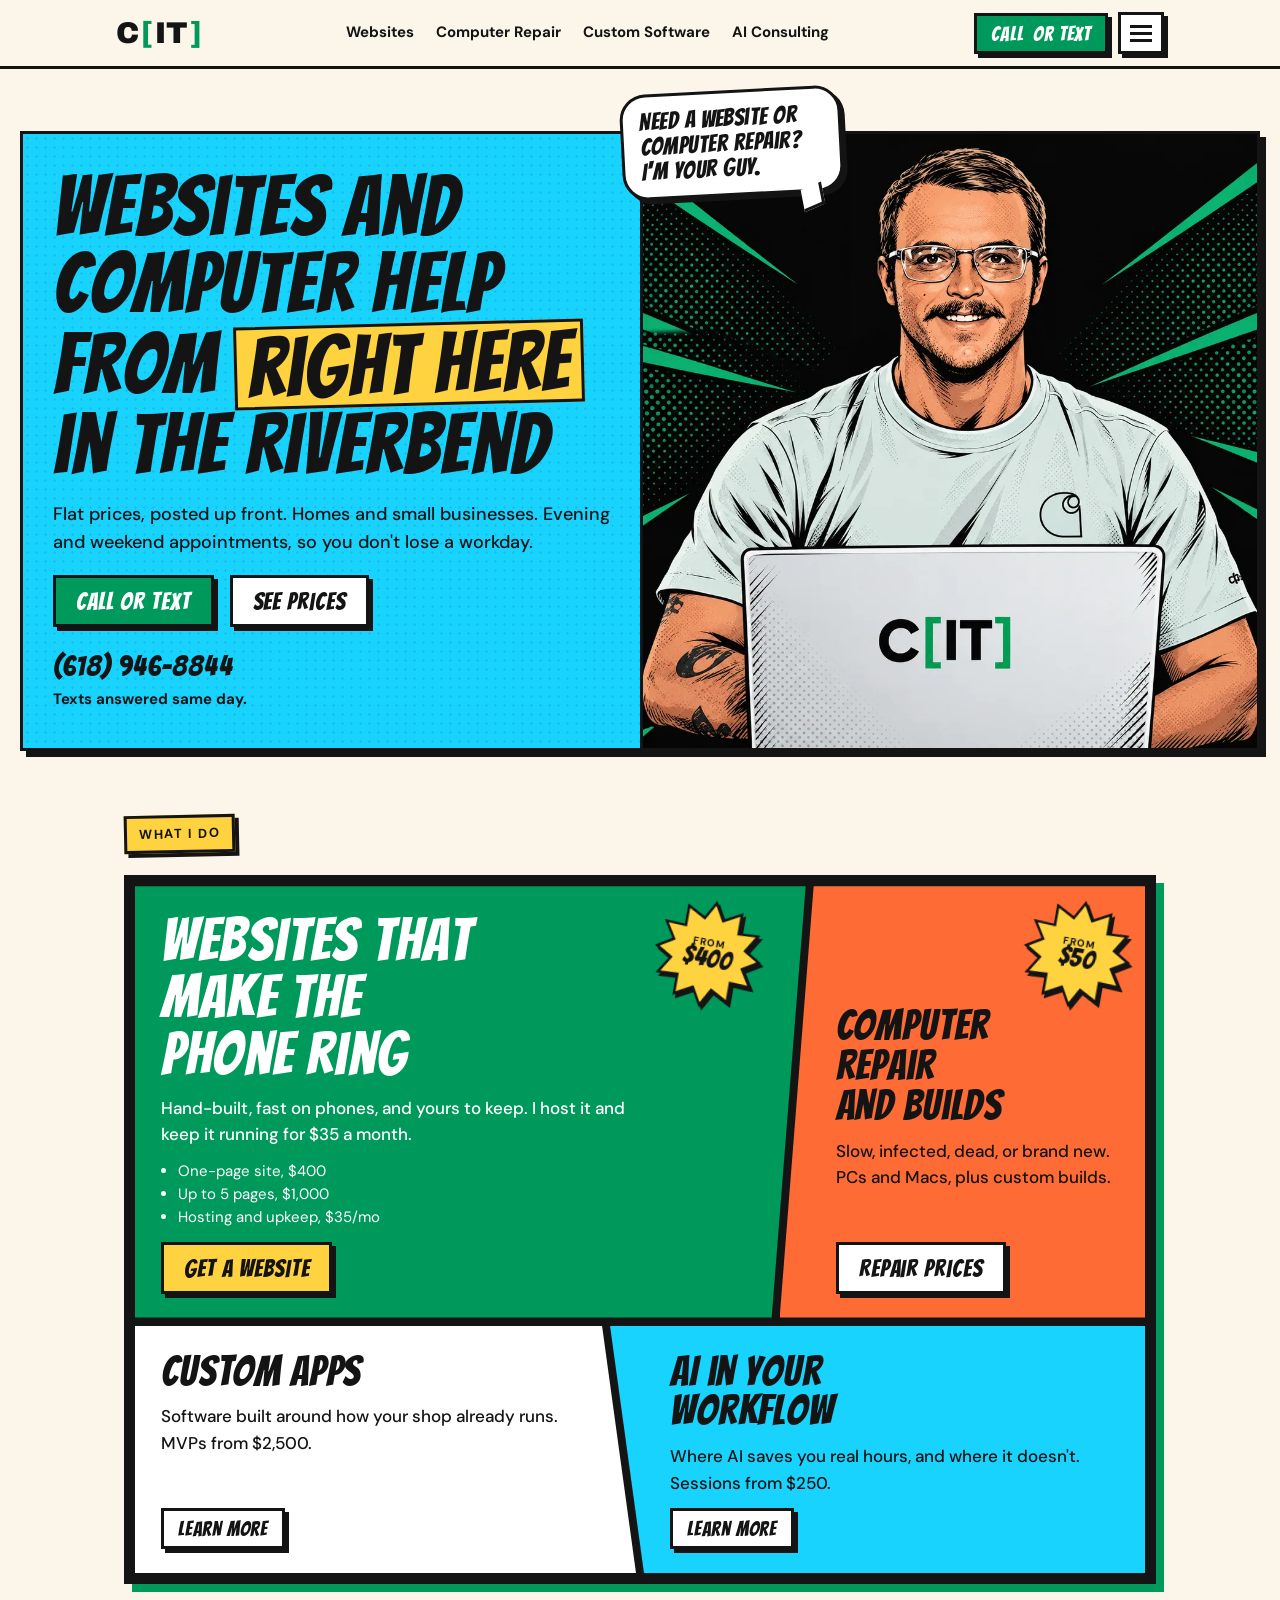
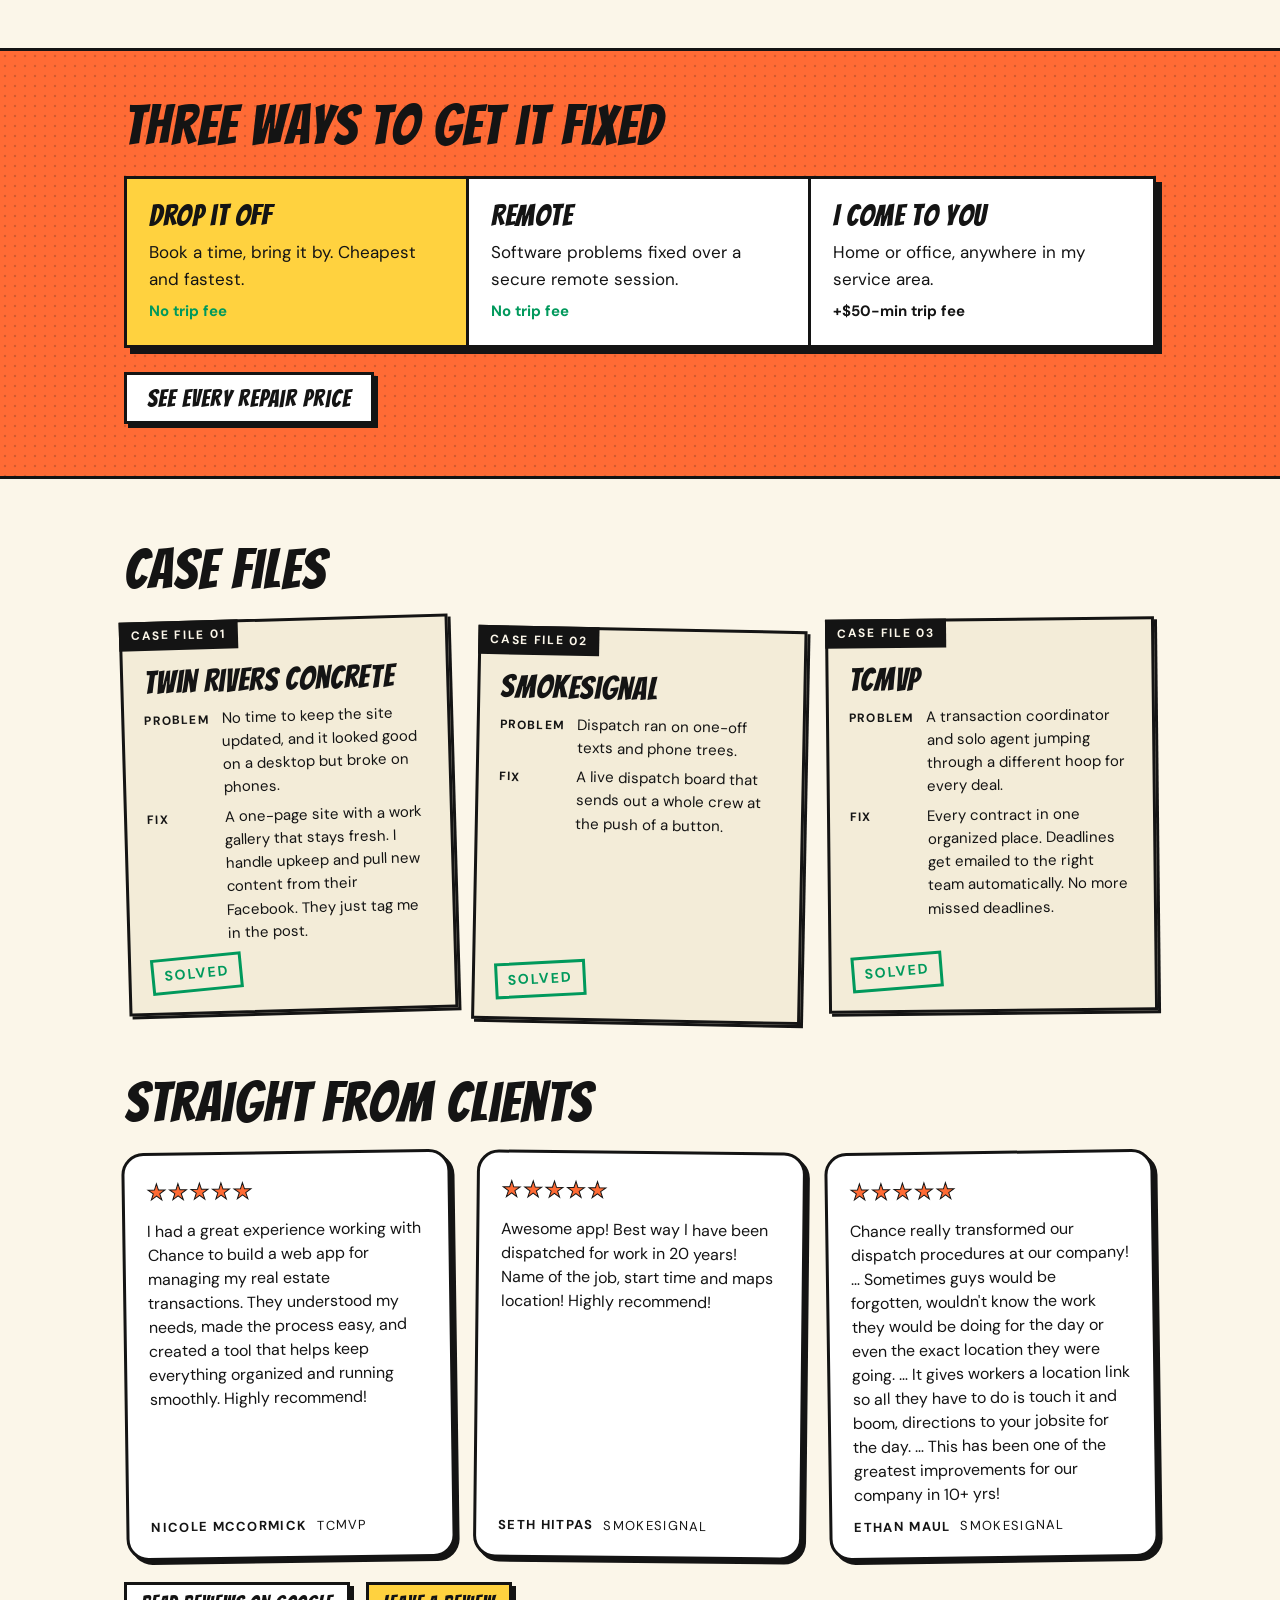
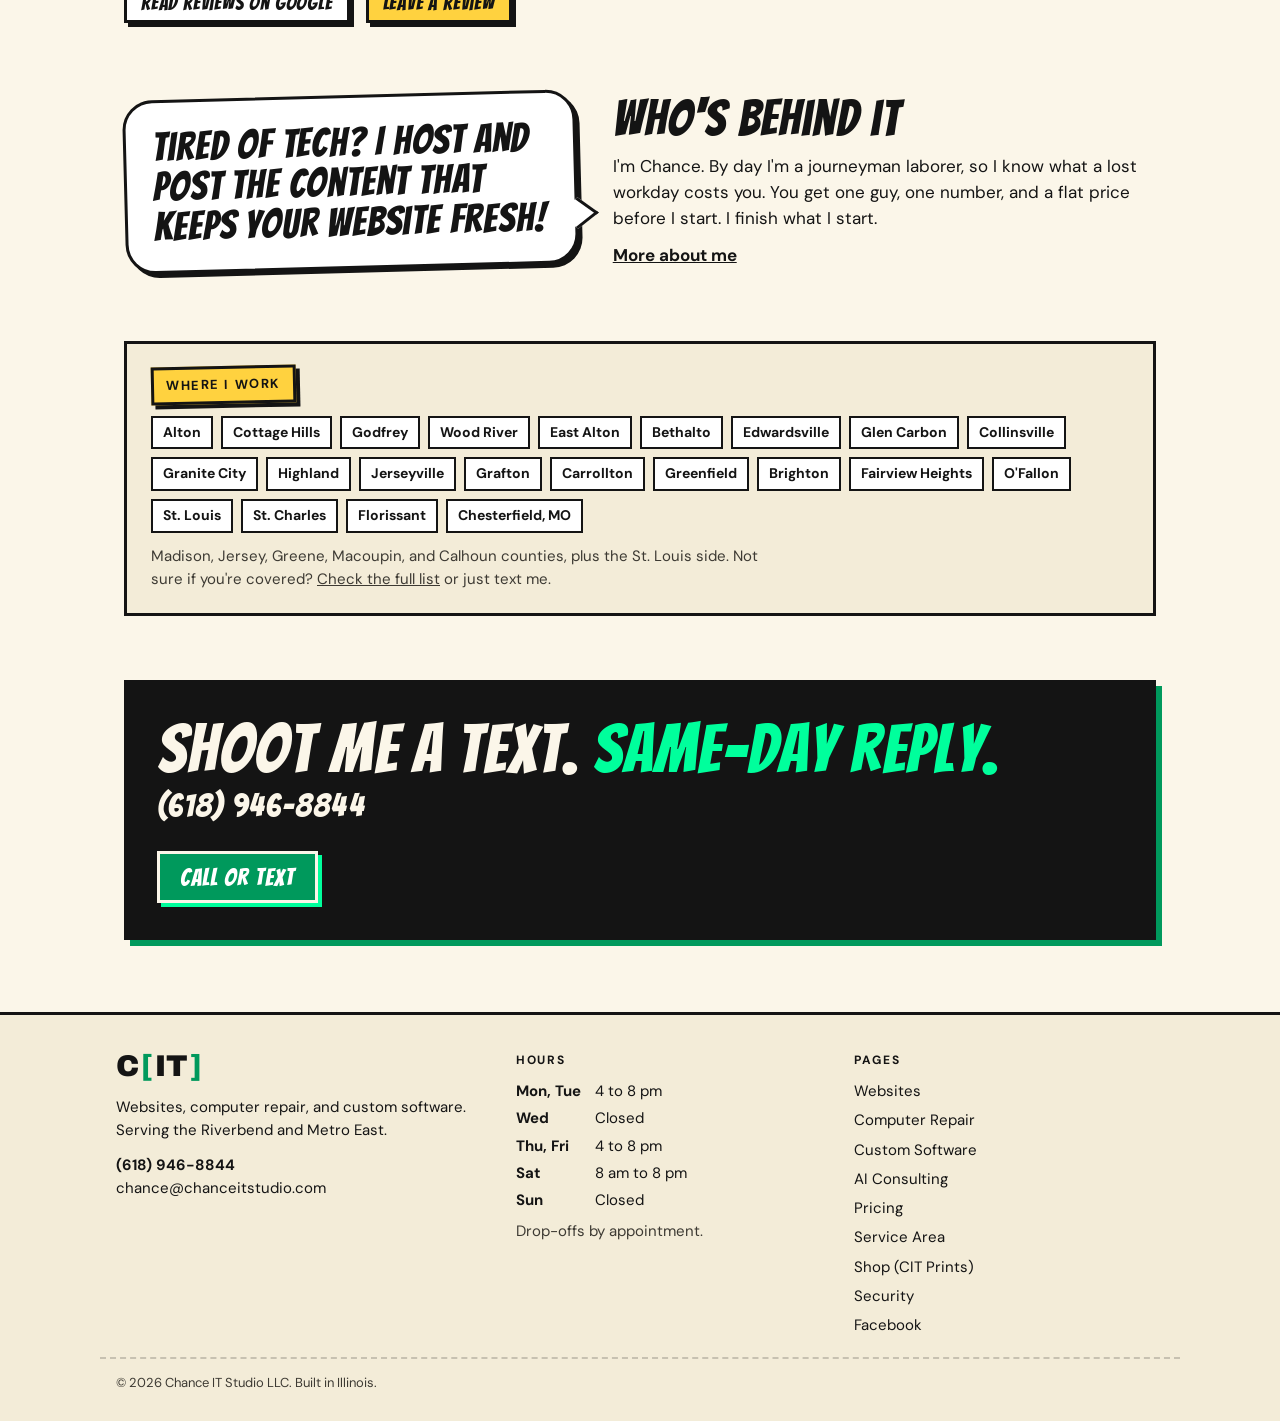
==== commit 0953d2f8: "Link shop and security page across the site Co-Authored-By: Claude Opus 5.5 <noreply@anthropic.com> " ====
--- a/index.html
+++ b/index.html
@@ -117,6 +117,7 @@
       </div>
       <div class="menu-col" role="group" aria-labelledby="mh-prod">
         <p class="menu-h" id="mh-prod">Products</p>
+        <a href="https://shop.chanceitstudio.com" rel="noopener">Shop (CIT Prints)</a>
         <a href="https://tcmvp.com" rel="noopener">TCMVP</a>
         <a href="https://smokesignaldispatch.com/landing" rel="noopener">SmokeSignal Dispatch</a>
         <a href="https://gloveson.chanceitstudio.com" rel="noopener">GlovesOn</a>
@@ -126,6 +127,7 @@
         <a href="about/">About</a>
         <a href="contact/">Contact</a>
         <a href="service-area/">Service Area</a>
+        <a href="security/">Security</a>
       </div>
     </div>
   </nav>
@@ -297,6 +299,8 @@
         <li><a href="ai-consulting/">AI Consulting</a></li>
         <li><a href="pricing/">Pricing</a></li>
         <li><a href="service-area/">Service Area</a></li>
+        <li><a href="https://shop.chanceitstudio.com" rel="noopener">Shop (CIT Prints)</a></li>
+        <li><a href="security/">Security</a></li>
         <li><a href="https://www.facebook.com/ChanceITstudio/" rel="noopener">Facebook</a></li>
       </ul>
     </div>
--- a/css/styles.css
+++ b/css/styles.css
@@ -48,6 +48,9 @@
 /* ---------- Logo ---------- */
 .logo{font-family:var(--logo);font-weight:900;font-size:30px;letter-spacing:-.01em;line-height:1;display:inline-flex;align-items:center;gap:.08em;color:var(--ink);text-decoration:none}
 .logo b{color:var(--green);font-weight:900}
+
+.more-price{text-align:right;margin:16px 0 0;font-weight:700;max-width:none}
+.split .more-price{grid-column:1/-1;margin:0}
 
 /* ---------- Header ---------- */
 .site-head{position:sticky;top:0;z-index:20;background:var(--paper);border-bottom:var(--line)}
@@ -85,6 +88,7 @@
 .sec{display:flex;flex-direction:column;gap:22px}
 .caption{display:inline-block;align-self:flex-start;background:var(--yellow);color:var(--ink);border:var(--line);box-shadow:var(--pop-sm);padding:6px 12px;font-weight:700;font-size:13px;letter-spacing:.12em;text-transform:uppercase;transform:rotate(-1.2deg)}
 .sec-title{font-family:var(--display);font-size:clamp(36px,5vw,56px);line-height:.95;letter-spacing:.02em}
+.sec-title,#stores{scroll-margin-top:90px}
 .note{font-size:15px;color:var(--ink2)}
 
 /* ---------- Speech bubble ---------- */
